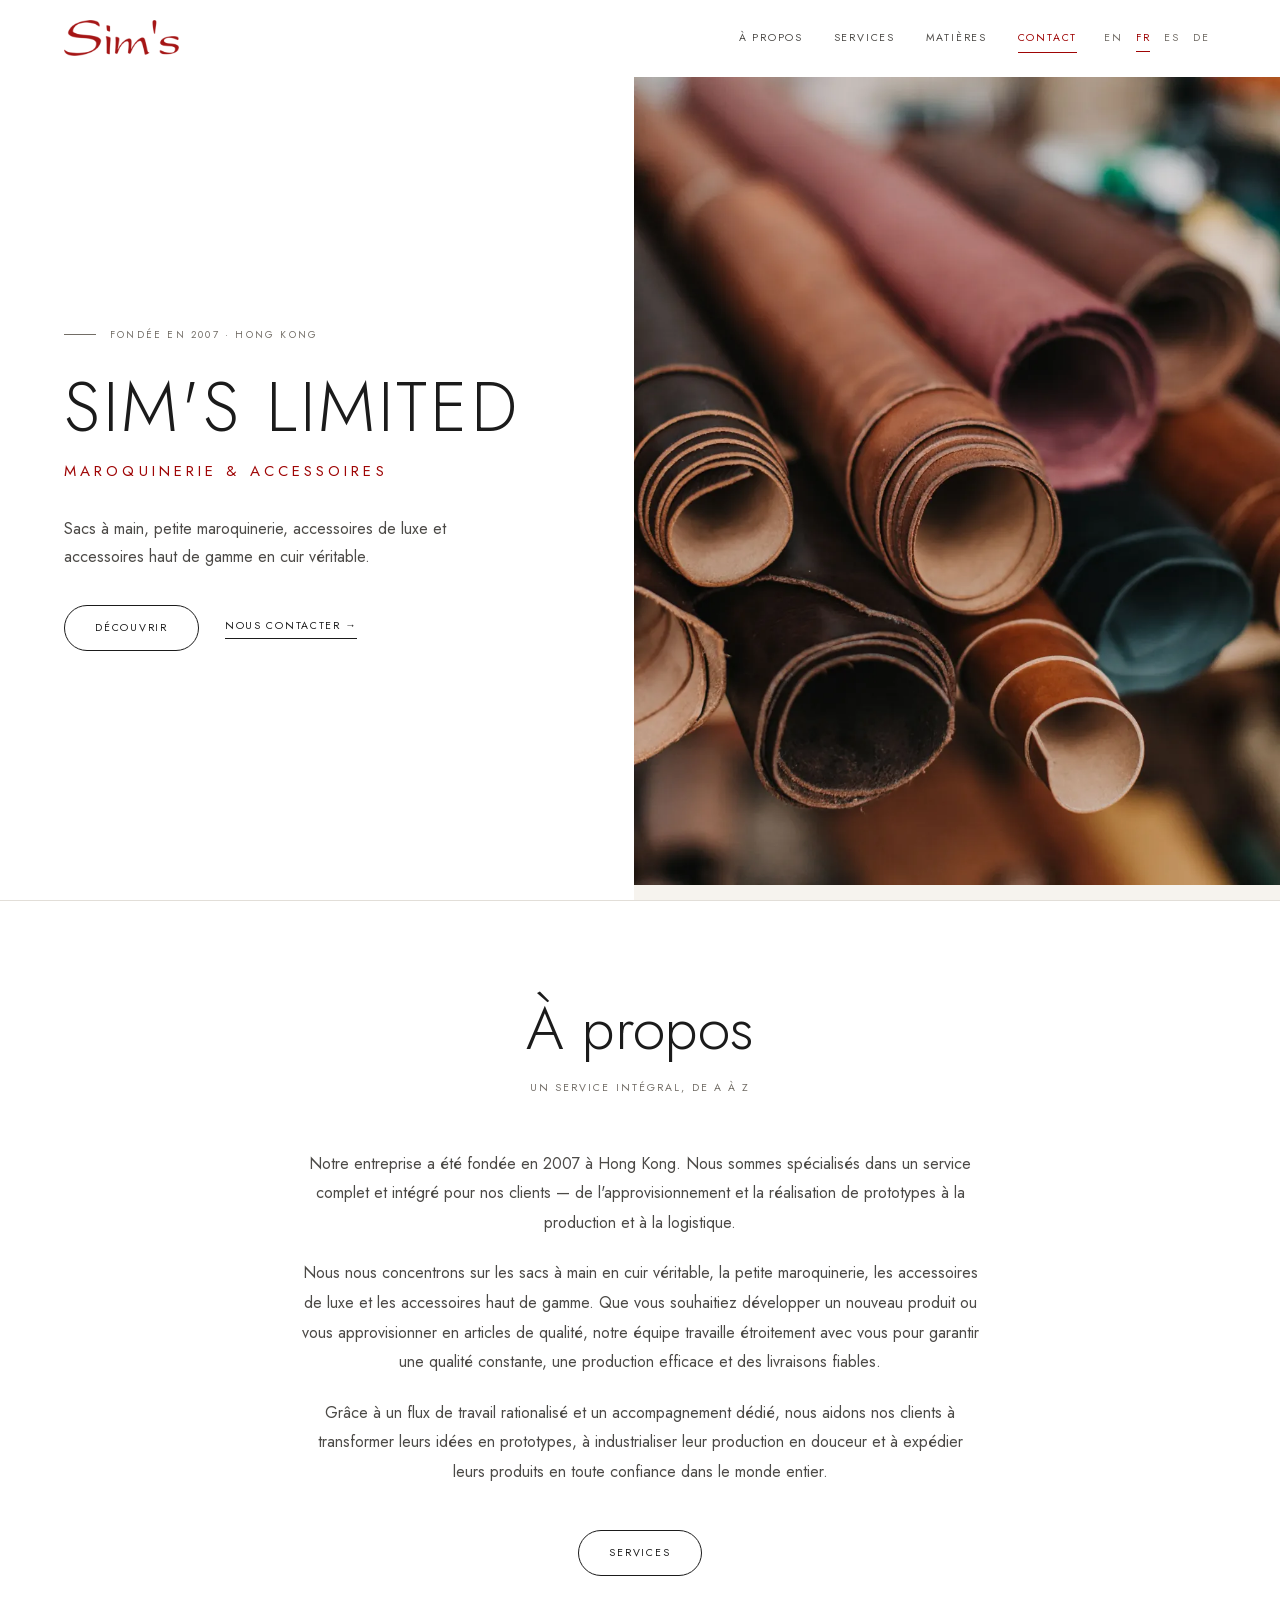
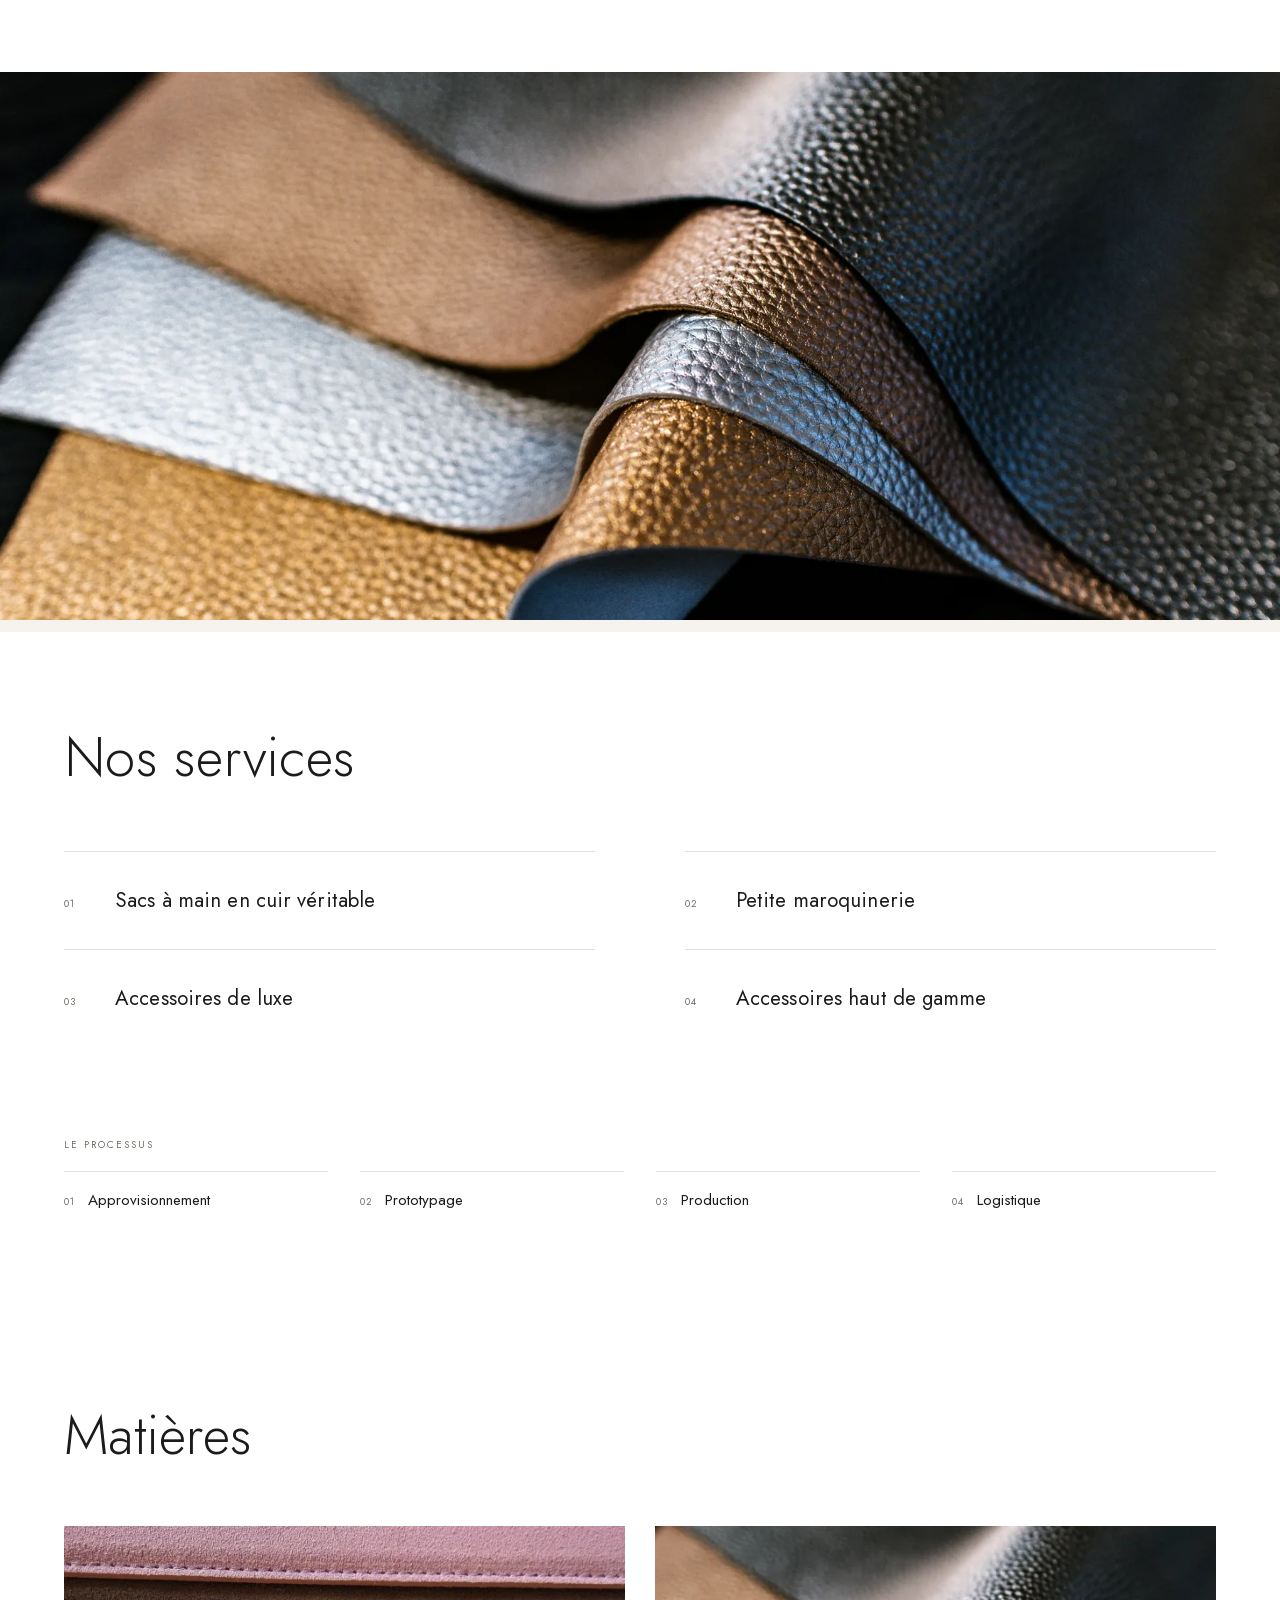
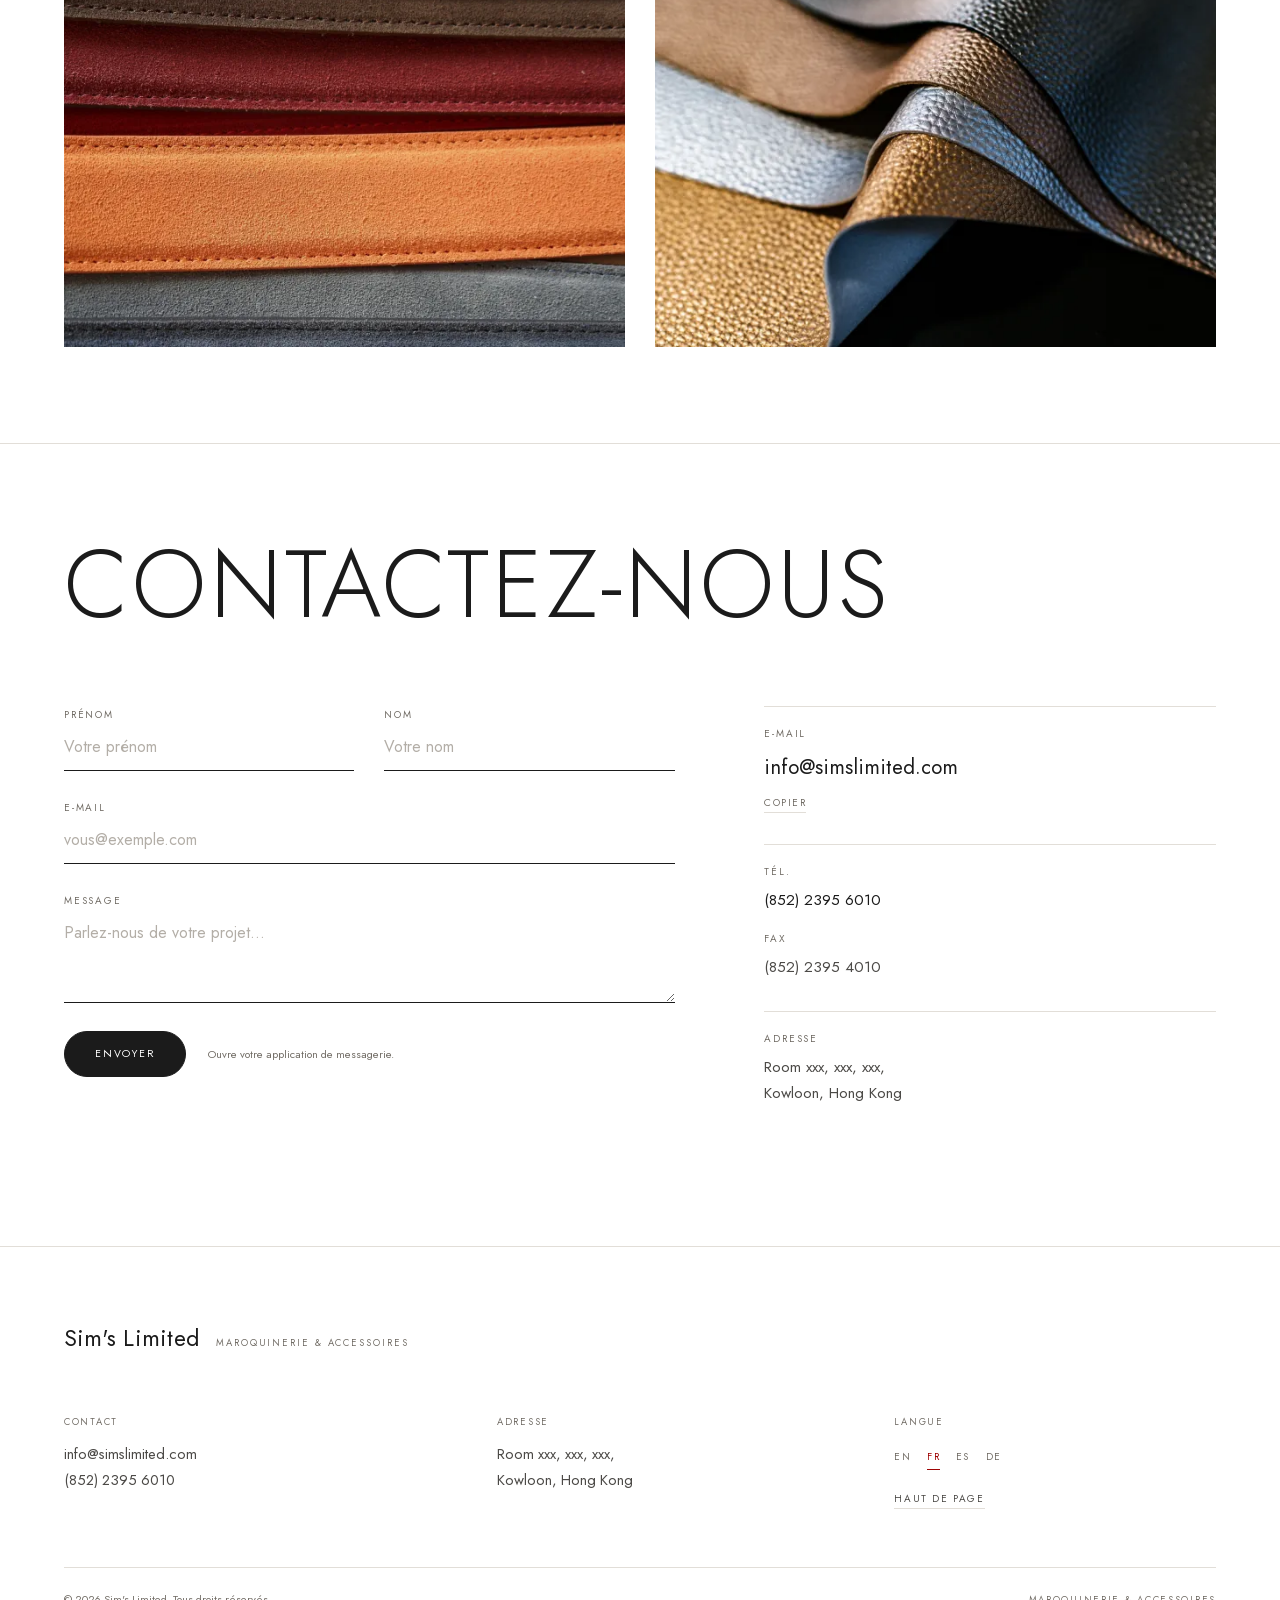
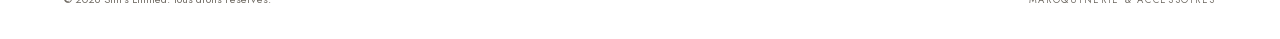
==== fr/index.html @ 34838e66 "Add files via upload" ====
<!DOCTYPE html>
<html lang="fr">
<head>
  <meta charset="utf-8">
  <meta name="viewport" content="width=device-width, initial-scale=1">
  <title>Sim's Limited | Maroquinerie &amp; Accessoires – Hong Kong</title>
  <meta name="description" content="Sim's Limited, entreprise hongkongaise de maroquinerie et d'accessoires depuis 2007 : sourcing, prototypage, production et logistique en un seul service.">
  <link rel="canonical" href="https://simslimited.com/fr/">
    <link rel="alternate" hreflang="en" href="https://simslimited.com/">
    <link rel="alternate" hreflang="fr" href="https://simslimited.com/fr/">
    <link rel="alternate" hreflang="es" href="https://simslimited.com/es/">
    <link rel="alternate" hreflang="de" href="https://simslimited.com/de/">
    <link rel="alternate" hreflang="x-default" href="https://simslimited.com/">
  <meta name="robots" content="index, follow, max-image-preview:large">
  <meta name="theme-color" content="#ffffff">
  <meta name="author" content="Sim's Limited">

  <meta property="og:type" content="website">
  <meta property="og:site_name" content="Sim's Limited">
  <meta property="og:title" content="Sim's Limited | Maroquinerie &amp; Accessoires – Hong Kong">
  <meta property="og:description" content="Sim's Limited, entreprise hongkongaise de maroquinerie et d'accessoires depuis 2007 : sourcing, prototypage, production et logistique en un seul service.">
  <meta property="og:url" content="https://simslimited.com/fr/">
  <meta property="og:image" content="https://simslimited.com/assets/img/og-image.jpg">
  <meta property="og:image:width" content="1200">
  <meta property="og:image:height" content="630">
  <meta property="og:image:alt" content="Sim's Limited — Maroquinerie &amp; Accessoires">
  <meta property="og:locale" content="fr_FR">
    <meta property="og:locale:alternate" content="en_GB">
    <meta property="og:locale:alternate" content="es_ES">
    <meta property="og:locale:alternate" content="de_DE">
  <meta name="twitter:card" content="summary_large_image">
  <meta name="twitter:title" content="Sim's Limited | Maroquinerie &amp; Accessoires – Hong Kong">
  <meta name="twitter:description" content="Sim's Limited, entreprise hongkongaise de maroquinerie et d'accessoires depuis 2007 : sourcing, prototypage, production et logistique en un seul service.">
  <meta name="twitter:image" content="https://simslimited.com/assets/img/og-image.jpg">

  <link rel="icon" href="../assets/img/favicon.ico" sizes="any">
  <link rel="icon" type="image/png" sizes="32x32" href="../assets/img/favicon-32.png">
  <link rel="apple-touch-icon" href="../assets/img/apple-touch-icon.png">

  <link rel="preload" href="../assets/fonts/jost-latin.woff2" as="font" type="font/woff2" crossorigin>
  <link rel="preload" as="image" type="image/webp" href="../assets/img/hero-1024.webp"
    imagesrcset="../assets/img/hero-640.webp 640w, ../assets/img/hero-1024.webp 1024w, ../assets/img/hero-1600.webp 1600w"
    imagesizes="(max-width: 899px) 100vw, 51vw">
  <link rel="stylesheet" href="../assets/css/styles.css">
  <script src="../assets/js/main.js" defer></script>
  <script type="application/ld+json">
{
  "@context": "https://schema.org",
  "@type": "Organization",
  "@id": "https://simslimited.com/#organization",
  "name": "Sim's Limited",
  "alternateName": "Sim's Limited Handbags & Accessories",
  "url": "https://simslimited.com/",
  "logo": "https://simslimited.com/assets/img/logo.png",
  "foundingDate": "2007",
  "foundingLocation": {
    "@type": "Place",
    "name": "Hong Kong"
  },
  "description": "Sim's Limited, entreprise hongkongaise de maroquinerie et d'accessoires depuis 2007 : sourcing, prototypage, production et logistique en un seul service.",
  "slogan": "Handbags & Accessories",
  "email": "info@simslimited.com",
  "telephone": "+852-2395-6010",
  "faxNumber": "+852-2395-4010",
  "address": {
    "@type": "PostalAddress",
    "addressLocality": "Kowloon",
    "addressRegion": "Hong Kong",
    "addressCountry": "HK"
  },
  "contactPoint": [
    {
      "@type": "ContactPoint",
      "contactType": "sales",
      "email": "info@simslimited.com",
      "telephone": "+852-2395-6010",
      "availableLanguage": [
        "English",
        "French",
        "Spanish",
        "German"
      ]
    }
  ],
  "knowsAbout": [
    "Genuine leather handbags",
    "Small leather goods",
    "Luxury accessories",
    "Leather goods sourcing"
  ]
}
  </script>
</head>
<body>
  <!-- FR page — edit the copy directly in this file.
       Other languages: /fr/, /es/, /de/. Keep the section structure in sync. -->
  <a class="skip-link" href="#main">Aller au contenu</a>

  <header class="site-header" id="top">
    <div class="header-inner">
      <a class="brand" href="../" aria-label="Sim's Limited — Maroquinerie &amp; Accessoires">
        <img src="../assets/img/logo.png" width="640" height="205" alt="Sim's Limited — Maroquinerie &amp; Accessoires">
      </a>

      <nav class="nav-desktop" aria-label="Navigation principale">
        <a href="#about">À propos</a>
      <a href="#services">Services</a>
      <a href="#materials">Matières</a>
      <a href="#contact">Contact</a>
      </nav>

      <div class="header-actions">
        <div class="lang-switch lang-switch--header" role="group" aria-label="Langue">
      <a href=".././" hreflang="en" lang="en">EN</a>
      <a href="../fr/" hreflang="fr" lang="fr" aria-current="true">FR</a>
      <a href="../es/" hreflang="es" lang="es">ES</a>
      <a href="../de/" hreflang="de" lang="de">DE</a>
    </div>
        <button class="menu-toggle" type="button" aria-expanded="false" aria-controls="menu-panel">
          <span class="menu-open-label">Menu</span>
          <span class="menu-close-label">Fermer</span>
        </button>
      </div>
    </div>
  </header>

  <noscript>
    <nav class="nav-fallback" aria-label="Navigation principale">
      <a href="#about">À propos</a>
      <a href="#services">Services</a>
      <a href="#materials">Matières</a>
      <a href="#contact">Contact</a>
    </nav>
  </noscript>

  <div class="menu-panel" id="menu-panel" hidden>
    <nav class="menu-nav" aria-label="Navigation principale">
      <a href="#about"><span>À propos</span><span class="menu-num" aria-hidden="true">01</span></a>
      <a href="#services"><span>Services</span><span class="menu-num" aria-hidden="true">02</span></a>
      <a href="#materials"><span>Matières</span><span class="menu-num" aria-hidden="true">03</span></a>
      <a href="#contact"><span>Contact</span><span class="menu-num" aria-hidden="true">04</span></a>
    </nav>
    <div class="menu-foot">
      <p class="menu-label">Langue</p>
      <div class="lang-switch" role="group" aria-label="Langue">
      <a href=".././" hreflang="en" lang="en">EN</a>
      <a href="../fr/" hreflang="fr" lang="fr" aria-current="true">FR</a>
      <a href="../es/" hreflang="es" lang="es">ES</a>
      <a href="../de/" hreflang="de" lang="de">DE</a>
    </div>
    </div>
  </div>

  <main id="main">
    <!-- Hero -->
    <section class="hero" aria-labelledby="hero-title">
      <div class="hero-copy">
        <p class="eyebrow">Fondée en 2007 · Hong Kong</p>
        <h1 id="hero-title" class="hero-title">
          <span class="hero-name">Sim's Limited</span>
          <span class="hero-cat">Maroquinerie &amp; Accessoires</span>
        </h1>
        <p class="hero-lead">Sacs à main, petite maroquinerie, accessoires de luxe et accessoires haut de gamme en cuir véritable.</p>
        <div class="hero-actions">
          <a class="btn" href="#about">Découvrir</a>
          <a class="text-link" href="#contact">Nous contacter <span aria-hidden="true">→</span></a>
        </div>
      </div>
      <figure class="hero-media">
        <picture>
          <source type="image/webp" sizes="(max-width: 899px) 100vw, 51vw"
            srcset="../assets/img/hero-640.webp 640w, ../assets/img/hero-1024.webp 1024w, ../assets/img/hero-1600.webp 1600w">
          <img src="../assets/img/hero-1024.jpg"
            srcset="../assets/img/hero-640.jpg 640w, ../assets/img/hero-1024.jpg 1024w, ../assets/img/hero-1600.jpg 1600w"
            sizes="(max-width: 899px) 100vw, 51vw" width="1600" height="2000"
            alt="Rouleaux de cuir véritable de différentes couleurs" fetchpriority="high" decoding="async">
        </picture>
      </figure>
    </section>

    <!-- About Us -->
    <section class="section about" id="about" aria-labelledby="about-title">
      <div class="container narrow center">
        <h2 id="about-title" class="reveal">À propos</h2>
        <p class="kicker reveal">Un service intégral, de A à Z</p>
        <div class="prose reveal">
          <p>Notre entreprise a été fondée en 2007 à Hong Kong. Nous sommes spécialisés dans un service complet et intégré pour nos clients — de l'approvisionnement et la réalisation de prototypes à la production et à la logistique.</p>
          <p>Nous nous concentrons sur les sacs à main en cuir véritable, la petite maroquinerie, les accessoires de luxe et les accessoires haut de gamme. Que vous souhaitiez développer un nouveau produit ou vous approvisionner en articles de qualité, notre équipe travaille étroitement avec vous pour garantir une qualité constante, une production efficace et des livraisons fiables.</p>
          <p>Grâce à un flux de travail rationalisé et un accompagnement dédié, nous aidons nos clients à transformer leurs idées en prototypes, à industrialiser leur production en douceur et à expédier leurs produits en toute confiance dans le monde entier.</p>
        </div>
        <a class="btn reveal" href="#services">Services</a>
      </div>
    </section>

    <!-- Full-width image -->
    <figure class="band">
      <picture>
        <source type="image/webp" sizes="100vw"
          srcset="../assets/img/band-800.webp 800w, ../assets/img/band-1200.webp 1200w, ../assets/img/band-1800.webp 1800w">
        <img src="../assets/img/band-1200.jpg"
          srcset="../assets/img/band-800.jpg 800w, ../assets/img/band-1200.jpg 1200w, ../assets/img/band-1800.jpg 1800w"
          sizes="100vw" width="1800" height="771" alt="Échantillons de cuir véritable pliés en fauve, noir et bleu" loading="lazy" decoding="async">
      </picture>
    </figure>

    <!-- Services and process -->
    <section class="section services" id="services" aria-labelledby="services-title">
      <div class="container">
        <h2 id="services-title" class="reveal">Nos services</h2>
        <ol class="service-list reveal">
          <li><span class="num" aria-hidden="true">01</span><h3>Sacs à main en cuir véritable</h3></li>
          <li><span class="num" aria-hidden="true">02</span><h3>Petite maroquinerie</h3></li>
          <li><span class="num" aria-hidden="true">03</span><h3>Accessoires de luxe</h3></li>
          <li><span class="num" aria-hidden="true">04</span><h3>Accessoires haut de gamme</h3></li>
        </ol>

        <div class="process reveal">
          <h3 class="sub-heading">Le processus</h3>
          <ol class="process-list">
            <li><span class="num" aria-hidden="true">01</span><span>Approvisionnement</span></li>
            <li><span class="num" aria-hidden="true">02</span><span>Prototypage</span></li>
            <li><span class="num" aria-hidden="true">03</span><span>Production</span></li>
            <li><span class="num" aria-hidden="true">04</span><span>Logistique</span></li>
          </ol>
        </div>
      </div>
    </section>

    <!-- Materials -->
    <section class="section materials" id="materials" aria-labelledby="materials-title">
      <div class="container">
        <h2 id="materials-title" class="reveal">Matières</h2>
        <div class="materials-grid">
          <figure class="reveal">
            <picture>
              <source type="image/webp" sizes="(max-width: 699px) 100vw, 46vw"
                srcset="../assets/img/grid-a-640.webp 640w, ../assets/img/grid-a-800.webp 800w, ../assets/img/grid-a-1200.webp 1200w">
              <img src="../assets/img/grid-a-800.jpg"
                srcset="../assets/img/grid-a-640.jpg 640w, ../assets/img/grid-a-800.jpg 800w, ../assets/img/grid-a-1200.jpg 1200w"
                sizes="(max-width: 699px) 100vw, 46vw" width="1200" height="900"
                alt="Couches de daim rose, rouge, orange et gris" loading="lazy" decoding="async">
            </picture>
          </figure>
          <figure class="reveal">
            <picture>
              <source type="image/webp" sizes="(max-width: 699px) 100vw, 46vw"
                srcset="../assets/img/grid-b-640.webp 640w, ../assets/img/grid-b-800.webp 800w, ../assets/img/grid-b-1200.webp 1200w">
              <img src="../assets/img/grid-b-800.jpg"
                srcset="../assets/img/grid-b-640.jpg 640w, ../assets/img/grid-b-800.jpg 800w, ../assets/img/grid-b-1200.jpg 1200w"
                sizes="(max-width: 699px) 100vw, 46vw" width="1200" height="900"
                alt="Gros plan sur des échantillons de cuir texturé" loading="lazy" decoding="async">
            </picture>
          </figure>
        </div>
      </div>
    </section>

    <!-- Contact Us -->
    <section class="section contact" id="contact" aria-labelledby="contact-title">
      <div class="container">
        <h2 id="contact-title" class="contact-title reveal">Contactez-nous</h2>

        <div class="contact-grid">
          <div class="reveal">
            <form class="enquiry" id="enquiry" data-mailto="mailto:info@simslimited.com" data-subject="Demande via le site web">
              <div class="field-row">
                <div class="field">
                  <label for="first-name">Prénom</label>
                  <input id="first-name" name="first" type="text" autocomplete="given-name" placeholder="Votre prénom">
                </div>
                <div class="field">
                  <label for="last-name">Nom</label>
                  <input id="last-name" name="last" type="text" autocomplete="family-name" placeholder="Votre nom">
                </div>
              </div>
              <div class="field">
                <label for="email">E-mail</label>
                <input id="email" name="email" type="email" autocomplete="email" inputmode="email" placeholder="vous@exemple.com">
              </div>
              <div class="field">
                <label for="message">Message</label>
                <textarea id="message" name="message" rows="3" placeholder="Parlez-nous de votre projet…"></textarea>
              </div>
              <div class="form-footer">
                <a class="btn btn--solid" id="send-mail" href="mailto:info@simslimited.com?subject=Demande%20via%20le%20site%20web">Envoyer</a>
                <p class="form-note">Ouvre votre application de messagerie.</p>
              </div>
            </form>
          </div>

          <aside class="contact-details reveal">
            <div class="detail">
              <h3>E-mail</h3>
              <p class="contact-email">
                <a href="mailto:info@simslimited.com">info@simslimited.com</a>
              </p>
              <button class="copy-btn" type="button" data-copy="info@simslimited.com" data-copied-label="Copié">Copier</button>
            </div>
            <div class="detail">
              <h3>Tél.</h3>
              <p><a href="tel:+85223956010">(852) 2395 6010</a></p>
              <h3 class="detail-sub">Fax</h3>
              <p>(852) 2395 4010</p>
            </div>
            <div class="detail">
              <h3>Adresse</h3>
              <address>Room xxx, xxx, xxx,<br>Kowloon, Hong Kong</address>
            </div>
            <p class="copy-status" id="copy-status" role="status" aria-live="polite"></p>
          </aside>
        </div>
      </div>
    </section>
  </main>

  <footer class="site-footer">
    <div class="container">
      <div class="footer-brand">
        <span class="footer-name">Sim's Limited</span>
        <span class="footer-tag">Maroquinerie &amp; Accessoires</span>
      </div>

      <div class="footer-grid">
        <div>
          <h3>Contact</h3>
          <p><a href="mailto:info@simslimited.com">info@simslimited.com</a></p>
          <p><a href="tel:+85223956010">(852) 2395 6010</a></p>
        </div>
        <div>
          <h3>Adresse</h3>
          <address>Room xxx, xxx, xxx,<br>Kowloon, Hong Kong</address>
        </div>
        <div>
          <h3>Langue</h3>
          <div class="lang-switch lang-switch--footer" role="group" aria-label="Langue">
      <a href=".././" hreflang="en" lang="en">EN</a>
      <a href="../fr/" hreflang="fr" lang="fr" aria-current="true">FR</a>
      <a href="../es/" hreflang="es" lang="es">ES</a>
      <a href="../de/" hreflang="de" lang="de">DE</a>
    </div>
          <p class="back-top"><a href="#top">Haut de page</a></p>
        </div>
      </div>

      <div class="footer-bottom">
        <p>© 2026 Sim's Limited. Tous droits réservés.</p>
        <p class="footer-legal">Maroquinerie &amp; Accessoires</p>
      </div>
    </div>
  </footer>
</body>
</html>
---- assets/css/styles.css ----
@font-face {
  font-family: "Jost";
  src: url("../fonts/jost-latin.woff2") format("woff2");
  font-weight: 300 600;
  font-style: normal;
  font-display: swap;
}

:root {
  --paper: #ffffff;
  --sand: #f6f3ee;
  --ink: #1b1b1b;
  --body: #4c4a47;
  --muted: #726d66;
  --line: #e2ded8;
  --red: #9f0505;
  --header-h: 64px;
  --gutter: clamp(20px, 5vw, 72px);
  --ease: cubic-bezier(0.22, 0.61, 0.36, 1);
}

@media (min-width: 900px) {
  :root {
    --header-h: 76px;
  }
}

*,
*::before,
*::after {
  box-sizing: border-box;
}

html {
  scroll-behavior: smooth;
  -webkit-text-size-adjust: 100%;
}

body {
  margin: 0;
  background: var(--paper);
  color: var(--ink);
  font-family: "Jost", "Futura", "Century Gothic", "Helvetica Neue", Arial, sans-serif;
  font-size: 16px;
  font-weight: 400;
  line-height: 1.7;
  -webkit-font-smoothing: antialiased;
  text-rendering: optimizeLegibility;
}

input,
textarea,
button,
select {
  font-family: inherit;
}

img,
picture {
  display: block;
  max-width: 100%;
}

img {
  height: auto;
}

h1,
h2,
h3,
p,
figure,
ol {
  margin: 0;
}

ol {
  padding: 0;
  list-style: none;
}

a {
  color: inherit;
  text-decoration: none;
}

address {
  font-style: normal;
}

button {
  color: inherit;
}

::selection {
  background: var(--red);
  color: #fff;
}

:focus-visible {
  outline: 2px solid var(--red);
  outline-offset: 3px;
}

.skip-link {
  position: absolute;
  top: 12px;
  left: 12px;
  z-index: 200;
  padding: 10px 18px;
  background: var(--ink);
  color: #fff;
  font-size: 11px;
  letter-spacing: 0.14em;
  text-transform: uppercase;
  transform: translateY(-160%);
  transition: transform 0.2s var(--ease);
}

.skip-link:focus {
  transform: translateY(0);
}

.visually-hidden {
  position: absolute !important;
  width: 1px;
  height: 1px;
  padding: 0;
  margin: -1px;
  overflow: hidden;
  clip: rect(0 0 0 0);
  white-space: nowrap;
  border: 0;
}

.container {
  width: 100%;
  max-width: 1320px;
  margin-inline: auto;
  padding-inline: var(--gutter);
}

.narrow {
  max-width: 860px;
}

.center {
  text-align: center;
}

.section {
  padding-block: clamp(64px, 7.5vw, 108px);
}

h2 {
  font-size: clamp(2rem, 4.4vw, 3.4rem);
  font-weight: 300;
  line-height: 1.08;
  letter-spacing: 0.005em;
}

.kicker {
  margin-top: 18px;
  color: var(--muted);
  font-size: 10.5px;
  font-weight: 400;
  letter-spacing: 0.2em;
  text-transform: uppercase;
}

/* ---------- header ---------- */

.site-header {
  position: sticky;
  top: 0;
  z-index: 60;
  background: rgba(255, 255, 255, 0.86);
  -webkit-backdrop-filter: saturate(1.3) blur(14px);
  backdrop-filter: saturate(1.3) blur(14px);
  border-bottom: 1px solid transparent;
  transition: border-color 0.3s var(--ease), background-color 0.3s var(--ease);
}

.site-header.is-scrolled {
  background: rgba(255, 255, 255, 0.97);
  border-bottom-color: var(--line);
}

.header-inner {
  display: flex;
  align-items: center;
  justify-content: space-between;
  gap: 20px;
  height: var(--header-h);
  padding-inline: var(--gutter);
}

.brand {
  display: block;
  flex: none;
  line-height: 0;
}

.brand img {
  width: clamp(88px, 9vw, 122px);
  height: auto;
}

.nav-desktop {
  display: none;
}

.header-actions {
  display: flex;
  align-items: center;
  gap: 18px;
}

.lang-switch {
  display: flex;
  align-items: center;
  gap: 0;
}

.lang-switch a {
  position: relative;
  padding: 6px 7px;
  color: var(--muted);
  font-size: 10.5px;
  letter-spacing: 0.14em;
  text-transform: uppercase;
  transition: color 0.2s var(--ease);
}

.lang-switch a:hover {
  color: var(--ink);
}

.lang-switch a[aria-current="true"] {
  color: var(--red);
}

.lang-switch a[aria-current="true"]::after {
  content: "";
  position: absolute;
  left: 7px;
  right: 7px;
  bottom: 1px;
  height: 1px;
  background: var(--red);
}

.lang-switch--header {
  display: none;
}

.menu-toggle {
  display: inline-flex;
  align-items: center;
  padding: 8px 18px;
  border: 1px solid var(--ink);
  border-radius: 999px;
  background: transparent;
  font-size: 10.5px;
  letter-spacing: 0.16em;
  text-transform: uppercase;
  cursor: pointer;
  transition: background-color 0.25s var(--ease), color 0.25s var(--ease);
}

.menu-toggle:hover {
  background: var(--ink);
  color: #fff;
}

.menu-close-label {
  display: none;
}

.menu-toggle.is-open .menu-open-label {
  display: none;
}

.menu-toggle.is-open .menu-close-label {
  display: inline;
}

@media (min-width: 900px) {
  .nav-desktop {
    display: flex;
    align-items: center;
    gap: clamp(18px, 2.4vw, 38px);
    margin-left: auto;
  }

  .nav-desktop a {
    position: relative;
    padding: 4px 0;
    font-size: 10.5px;
    letter-spacing: 0.17em;
    text-transform: uppercase;
    color: var(--body);
    transition: color 0.2s var(--ease);
  }

  .nav-desktop a::after {
    content: "";
    position: absolute;
    left: 0;
    right: 0;
    bottom: -2px;
    height: 1px;
    background: currentColor;
    transform: scaleX(0);
    transform-origin: left;
    transition: transform 0.3s var(--ease);
  }

  .nav-desktop a:hover,
  .nav-desktop a.is-active {
    color: var(--red);
  }

  .nav-desktop a:hover::after,
  .nav-desktop a.is-active::after {
    transform: scaleX(1);
  }

  .lang-switch--header {
    display: flex;
  }

  .menu-toggle {
    display: none;
  }
}

/* ---------- mobile menu ---------- */

.nav-fallback {
  display: flex;
  flex-wrap: wrap;
  gap: 10px 22px;
  padding: 12px var(--gutter);
  border-bottom: 1px solid var(--line);
  font-size: 10.5px;
  letter-spacing: 0.16em;
  text-transform: uppercase;
}

@media (min-width: 900px) {
  .nav-fallback {
    display: none;
  }
}

.menu-panel {
  position: fixed;
  inset: 0;
  z-index: 50;
  display: flex;
  flex-direction: column;
  justify-content: space-between;
  padding: calc(var(--header-h) + 28px) var(--gutter) 40px;
  overflow-y: auto;
  background: var(--paper);
  animation: panel-in 0.28s var(--ease);
}

.menu-panel[hidden] {
  display: none;
}

@keyframes panel-in {
  from {
    opacity: 0;
  }
  to {
    opacity: 1;
  }
}

html.menu-open,
html.menu-open body {
  overflow: hidden;
}

.menu-nav a {
  display: flex;
  align-items: baseline;
  justify-content: space-between;
  gap: 20px;
  padding: clamp(14px, 2.1vh, 22px) 0;
  border-bottom: 1px solid var(--line);
  font-size: clamp(1.9rem, 8vw, 2.9rem);
  font-weight: 300;
  line-height: 1.15;
}

.menu-nav a:first-child {
  border-top: 1px solid var(--line);
}

.menu-num {
  color: var(--muted);
  font-size: 10px;
  letter-spacing: 0.14em;
}

.menu-foot {
  margin-top: clamp(36px, 8vh, 72px);
  padding-top: 22px;
  border-top: 1px solid var(--line);
}

.menu-label {
  margin-bottom: 10px;
  color: var(--muted);
  font-size: 10px;
  letter-spacing: 0.2em;
  text-transform: uppercase;
}

.menu-foot .lang-switch a {
  padding-inline: 0;
  margin-right: 20px;
  font-size: 12px;
}

.menu-foot .lang-switch a[aria-current="true"]::after {
  left: 0;
  right: 0;
}

/* ---------- hero ---------- */

.hero {
  display: grid;
  grid-template-columns: 1fr;
  border-bottom: 1px solid var(--line);
}

.hero-copy {
  display: flex;
  flex-direction: column;
  justify-content: center;
  gap: clamp(20px, 3vw, 30px);
  padding: clamp(48px, 9vw, 90px) var(--gutter) clamp(40px, 7vw, 64px);
}

.eyebrow {
  display: flex;
  align-items: center;
  gap: 14px;
  color: var(--muted);
  font-size: 10px;
  letter-spacing: 0.22em;
  text-transform: uppercase;
}

.eyebrow::before {
  content: "";
  width: 32px;
  height: 1px;
  background: var(--muted);
}

.hero-title {
  margin: 0;
}

.hero-name {
  display: block;
  font-size: clamp(2.15rem, 6vw, 4.35rem);
  font-weight: 300;
  line-height: 0.98;
  letter-spacing: 0.045em;
  text-transform: uppercase;
}

.hero-cat {
  display: block;
  margin-top: clamp(10px, 1.4vw, 18px);
  color: var(--red);
  font-size: clamp(0.7rem, 1.5vw, 0.95rem);
  font-weight: 400;
  letter-spacing: 0.27em;
  text-transform: uppercase;
}

.hero-lead {
  max-width: 44ch;
  color: var(--body);
  font-size: clamp(1rem, 1.2vw, 1.1rem);
  line-height: 1.75;
}

.hero-actions {
  display: flex;
  flex-wrap: wrap;
  align-items: center;
  gap: 16px 26px;
  margin-top: 4px;
}

.btn {
  display: inline-flex;
  align-items: center;
  justify-content: center;
  gap: 0.6em;
  padding: 13px 30px;
  border: 1px solid var(--ink);
  border-radius: 999px;
  background: transparent;
  color: var(--ink);
  font-size: 10.5px;
  letter-spacing: 0.17em;
  text-transform: uppercase;
  white-space: nowrap;
  cursor: pointer;
  transition: background-color 0.28s var(--ease), color 0.28s var(--ease),
    border-color 0.28s var(--ease);
}

.btn:hover {
  background: var(--ink);
  color: #fff;
}

.btn--solid {
  background: var(--ink);
  color: #fff;
}

.btn--solid:hover {
  background: var(--red);
  border-color: var(--red);
  color: #fff;
}

.text-link {
  padding-bottom: 3px;
  border-bottom: 1px solid currentColor;
  color: var(--ink);
  font-size: 10.5px;
  letter-spacing: 0.16em;
  text-transform: uppercase;
  transition: color 0.2s var(--ease);
}

.text-link:hover {
  color: var(--red);
}

.hero-media {
  position: relative;
  min-height: clamp(320px, 50vh, 520px);
  overflow: hidden;
  background: var(--sand);
}

.hero-media img {
  width: 100%;
  height: 100%;
  object-fit: cover;
  object-position: center;
}

@media (min-width: 900px) {
  .hero {
    grid-template-columns: 1fr 1.02fr;
    min-height: min(860px, calc(100vh - var(--header-h)));
    min-height: min(860px, calc(100svh - var(--header-h)));
  }

  .hero-copy {
    max-width: 760px;
    padding: clamp(60px, 7vw, 112px) clamp(36px, 5vw, 84px) clamp(60px, 7vw, 112px)
      var(--gutter);
  }

  .hero-media {
    min-height: 100%;
  }
}

/* ---------- about ---------- */

.about h2 {
  font-size: clamp(2.2rem, 5vw, 3.7rem);
}

.prose {
  margin-top: clamp(32px, 5vw, 52px);
}

.prose p {
  max-width: 68ch;
  margin: 0 auto 1.3em;
  color: var(--body);
  font-size: clamp(1rem, 1.1vw, 1.0625rem);
  line-height: 1.85;
}

.prose p:last-child {
  margin-bottom: 0;
}

.about .btn {
  margin-top: clamp(30px, 4vw, 44px);
}

/* ---------- full-bleed band ---------- */

.band {
  position: relative;
  height: clamp(230px, 44vw, 560px);
  overflow: hidden;
  background: var(--sand);
}

.band img {
  width: 100%;
  height: 100%;
  object-fit: cover;
}

/* ---------- services ---------- */

.service-list {
  display: grid;
  grid-template-columns: 1fr;
  gap: 0 clamp(32px, 7vw, 120px);
  margin-top: clamp(36px, 5vw, 64px);
}

.service-list li {
  display: grid;
  grid-template-columns: 3.2em 1fr;
  align-items: baseline;
  padding-block: clamp(22px, 2.8vw, 34px);
  border-top: 1px solid var(--line);
}

.num {
  color: var(--muted);
  font-size: 10px;
  letter-spacing: 0.14em;
}

.service-list h3 {
  font-size: clamp(1.02rem, 1.6vw, 1.32rem);
  font-weight: 400;
  line-height: 1.4;
  letter-spacing: 0.005em;
}

.process {
  margin-top: clamp(52px, 7vw, 92px);
}

.sub-heading {
  margin-bottom: 18px;
  color: var(--muted);
  font-size: 10px;
  font-weight: 400;
  letter-spacing: 0.2em;
  text-transform: uppercase;
}

.process-list {
  display: grid;
  grid-template-columns: repeat(2, 1fr);
  gap: clamp(18px, 3vw, 32px);
}

.process-list li {
  display: flex;
  align-items: baseline;
  gap: 12px;
  padding-top: 16px;
  border-top: 1px solid var(--line);
  font-size: 0.95rem;
}

@media (min-width: 760px) {
  .service-list {
    grid-template-columns: repeat(2, 1fr);
  }

  .process-list {
    grid-template-columns: repeat(4, 1fr);
  }
}

/* ---------- materials ---------- */

.materials-grid {
  display: grid;
  grid-template-columns: 1fr;
  gap: clamp(14px, 2.4vw, 30px);
  margin-top: clamp(36px, 5vw, 62px);
}

.materials-grid figure {
  overflow: hidden;
  background: var(--sand);
}

.materials-grid img {
  width: 100%;
  aspect-ratio: 4 / 3;
  object-fit: cover;
  transition: transform 0.9s var(--ease);
}

@media (hover: hover) and (min-width: 700px) {
  .materials-grid figure:hover img {
    transform: scale(1.035);
  }
}

@media (min-width: 700px) {
  .materials-grid {
    grid-template-columns: repeat(2, 1fr);
  }
}

/* ---------- contact ---------- */

.contact {
  border-top: 1px solid var(--line);
}

.contact-title {
  margin-bottom: clamp(40px, 6vw, 76px);
  font-size: clamp(2.5rem, 7.4vw, 6.2rem);
  font-weight: 300;
  line-height: 0.95;
  letter-spacing: 0.035em;
  text-transform: uppercase;
}

.contact-grid {
  display: grid;
  grid-template-columns: 1fr;
  gap: clamp(44px, 7vw, 96px);
}

.field-row {
  display: grid;
  grid-template-columns: 1fr 1fr;
  gap: clamp(18px, 3vw, 30px);
}

.field {
  display: flex;
  flex-direction: column;
  margin-bottom: clamp(20px, 2.6vw, 28px);
}

.field label {
  margin-bottom: 2px;
  color: var(--muted);
  font-size: 10px;
  letter-spacing: 0.18em;
  text-transform: uppercase;
}

.field input,
.field textarea {
  width: 100%;
  padding: 10px 0 12px;
  border: 0;
  border-bottom: 1px solid var(--ink);
  border-radius: 0;
  background: transparent;
  color: var(--ink);
  font-size: 1rem;
  transition: border-color 0.2s var(--ease), box-shadow 0.2s var(--ease);
}

.field textarea {
  min-height: 92px;
  resize: vertical;
}

.field input::placeholder,
.field textarea::placeholder {
  color: #b3aea7;
}

.field input:focus,
.field textarea:focus {
  outline: none;
  border-bottom-color: var(--red);
  box-shadow: 0 1px 0 0 var(--red);
}

.form-footer {
  display: flex;
  flex-wrap: wrap;
  align-items: center;
  gap: 14px 22px;
  margin-top: 8px;
}

.form-note {
  max-width: 220px;
  color: var(--muted);
  font-size: 11px;
  line-height: 1.5;
}

.contact-details {
  display: flex;
  flex-direction: column;
  gap: clamp(22px, 3vw, 30px);
}

.detail {
  padding-top: 18px;
  border-top: 1px solid var(--line);
}

.detail h3 {
  margin-bottom: 8px;
  color: var(--muted);
  font-size: 10px;
  font-weight: 400;
  letter-spacing: 0.18em;
  text-transform: uppercase;
}

.detail p,
.detail address {
  color: var(--body);
  font-size: 0.95rem;
  line-height: 1.7;
}

.detail a {
  color: var(--ink);
  transition: color 0.2s var(--ease);
}

.detail a:hover {
  color: var(--red);
}

.detail .contact-email a {
  font-size: clamp(1.02rem, 1.7vw, 1.28rem);
  overflow-wrap: anywhere;
}

.detail-sub {
  margin-top: 16px;
}

.copy-btn {
  margin-top: 10px;
  padding: 0 0 2px;
  border: 0;
  border-bottom: 1px solid var(--line);
  background: none;
  color: var(--muted);
  font-size: 10px;
  letter-spacing: 0.15em;
  text-transform: uppercase;
  cursor: pointer;
  transition: color 0.2s var(--ease), border-color 0.2s var(--ease);
}

.copy-btn:hover {
  color: var(--red);
  border-bottom-color: var(--red);
}

.copy-status {
  min-height: 1.2em;
  color: var(--red);
  font-size: 11px;
  letter-spacing: 0.08em;
}

@media (min-width: 900px) {
  .contact-grid {
    grid-template-columns: minmax(0, 1.15fr) minmax(0, 0.85fr);
    align-items: start;
  }
}

/* ---------- footer ---------- */

.site-footer {
  padding-block: clamp(46px, 6vw, 72px) 30px;
  border-top: 1px solid var(--line);
}

.footer-brand {
  display: flex;
  flex-wrap: wrap;
  align-items: baseline;
  gap: 8px 16px;
}

.footer-name {
  font-size: clamp(1.15rem, 2vw, 1.45rem);
  font-weight: 400;
  letter-spacing: 0.01em;
}

.footer-tag {
  color: var(--muted);
  font-size: 9.5px;
  letter-spacing: 0.2em;
  text-transform: uppercase;
}

.footer-grid {
  display: grid;
  grid-template-columns: 1fr;
  gap: 30px;
  margin-block: clamp(34px, 5vw, 56px);
}

.footer-grid h3 {
  margin-bottom: 12px;
  color: var(--muted);
  font-size: 9.5px;
  font-weight: 400;
  letter-spacing: 0.18em;
  text-transform: uppercase;
}

.footer-grid p,
.footer-grid address {
  color: var(--body);
  font-size: 0.92rem;
  line-height: 1.75;
}

.footer-grid a {
  transition: color 0.2s var(--ease);
}

.footer-grid a:hover {
  color: var(--red);
}

.lang-switch--footer {
  flex-wrap: wrap;
  margin-bottom: 14px;
}

.lang-switch--footer a {
  padding-inline: 0;
  margin-right: 16px;
  font-size: 10px;
}

.lang-switch--footer a[aria-current="true"]::after {
  left: 0;
  right: 0;
}

.back-top {
  margin-top: 4px;
}

.back-top a {
  padding-bottom: 2px;
  border-bottom: 1px solid var(--line);
  font-size: 10px;
  letter-spacing: 0.16em;
  text-transform: uppercase;
}

.footer-bottom {
  display: flex;
  flex-wrap: wrap;
  align-items: baseline;
  justify-content: space-between;
  gap: 10px 24px;
  padding-top: 22px;
  border-top: 1px solid var(--line);
  color: var(--muted);
  font-size: 11px;
}

.footer-legal {
  font-size: 9.5px;
  letter-spacing: 0.18em;
  text-transform: uppercase;
}

@media (min-width: 760px) {
  .footer-grid {
    grid-template-columns: 1.1fr 1fr 0.9fr;
    gap: 40px;
  }
}

/* ---------- reveal ---------- */

.js [data-reveal] {
  opacity: 0;
  transform: translateY(18px);
}

.js [data-reveal].is-visible {
  opacity: 1;
  transform: none;
  transition: opacity 0.9s var(--ease), transform 0.9s var(--ease);
}

@media (prefers-reduced-motion: reduce) {
  html {
    scroll-behavior: auto;
  }

  .js [data-reveal] {
    opacity: 1;
    transform: none;
  }

  *,
  *::before,
  *::after {
    animation-duration: 0.01ms !important;
    animation-iteration-count: 1 !important;
    transition-duration: 0.01ms !important;
  }
}

section[id] {
  scroll-margin-top: calc(var(--header-h) + 18px);
}

/* ---------- print ---------- */

@media print {
  .site-header,
  .menu-panel,
  .band,
  .hero-media {
    display: none !important;
  }

  .hero {
    min-height: 0;
  }

  .js [data-reveal] {
    opacity: 1;
    transform: none;
  }
}
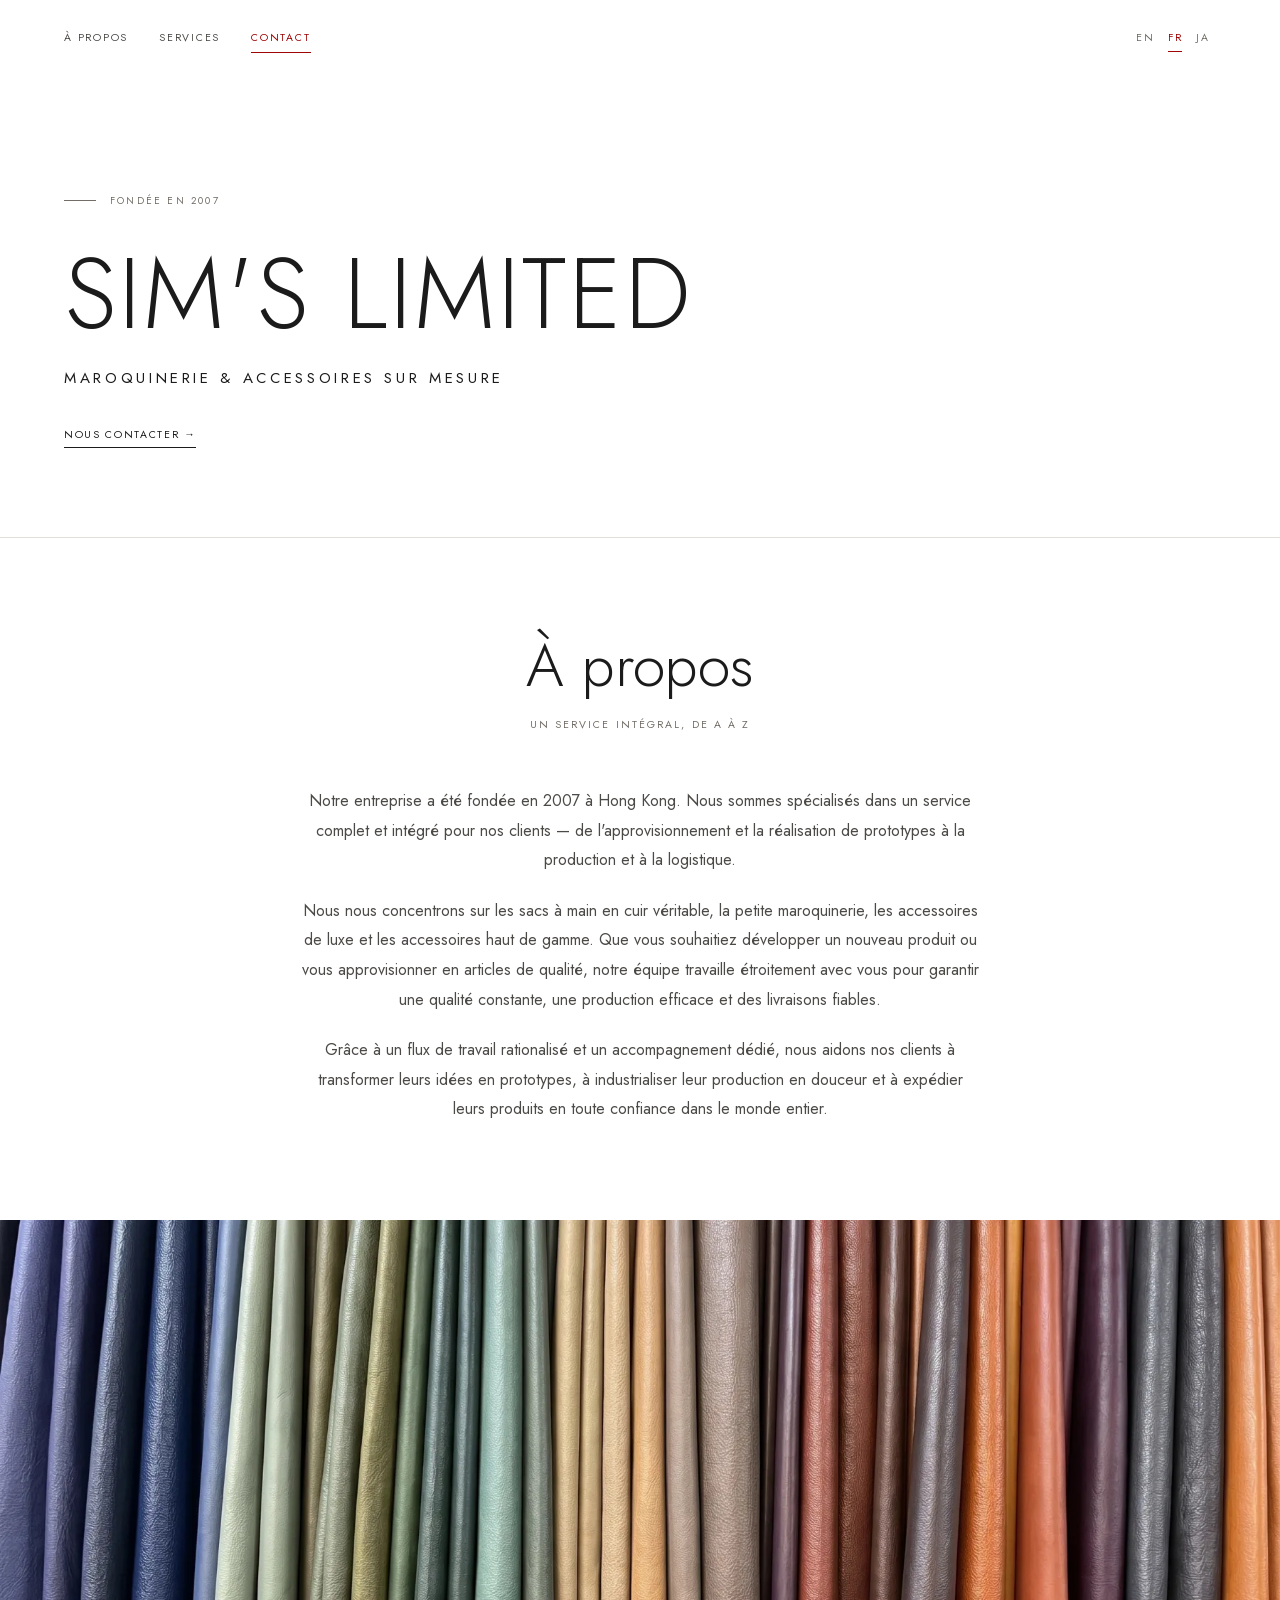
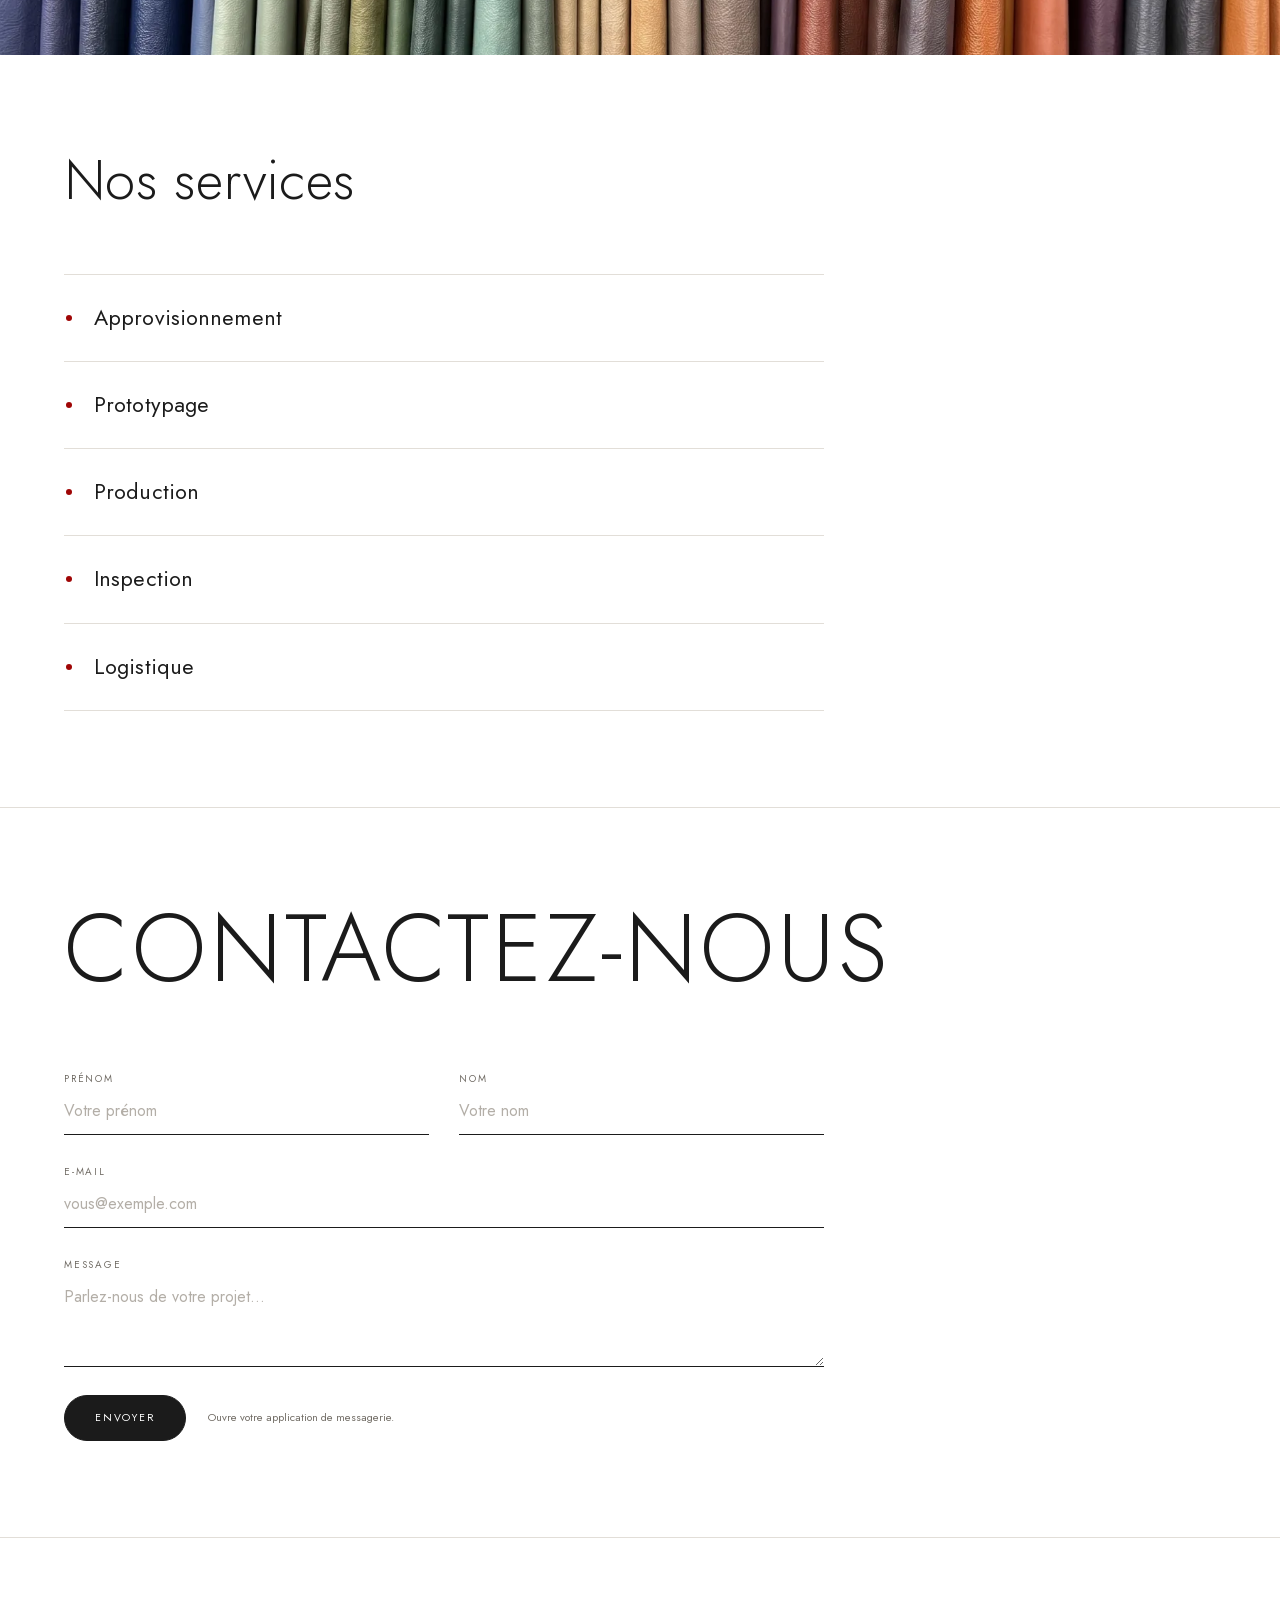
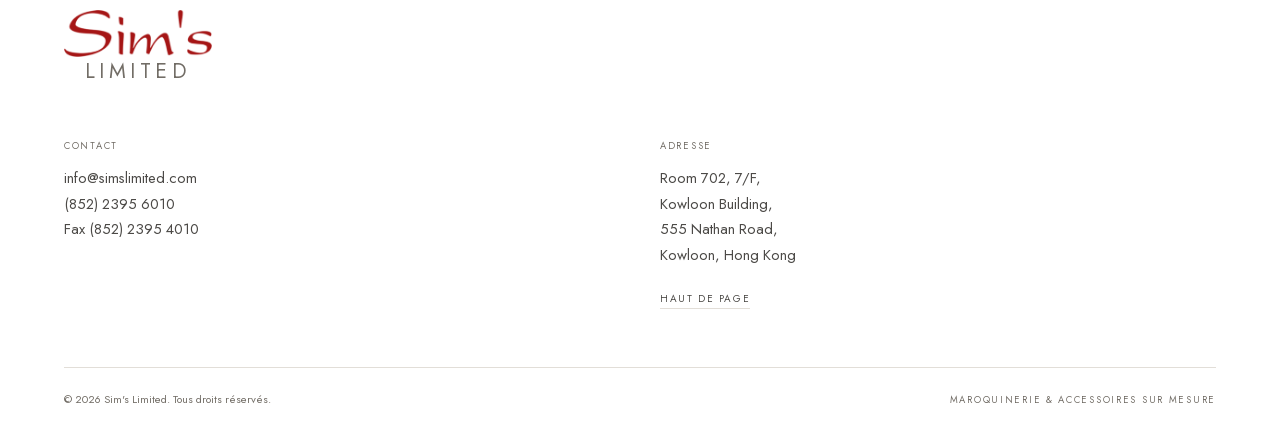
==== commit 8cf0f66f: "Add files via upload" ====
--- a/fr/index.html
+++ b/fr/index.html
@@ -3,13 +3,12 @@
 <head>
   <meta charset="utf-8">
   <meta name="viewport" content="width=device-width, initial-scale=1">
-  <title>Sim's Limited | Maroquinerie &amp; Accessoires – Hong Kong</title>
-  <meta name="description" content="Sim's Limited, entreprise hongkongaise de maroquinerie et d'accessoires depuis 2007 : sourcing, prototypage, production et logistique en un seul service.">
+  <title>Sim's Limited | Maroquinerie &amp; Accessoires sur mesure – Hong Kong</title>
+  <meta name="description" content="Sim's Limited, à Hong Kong, conçoit des sacs et accessoires sur mesure depuis 2007 : sourcing, prototypage, production, inspection et logistique intégrés.">
   <link rel="canonical" href="https://simslimited.com/fr/">
     <link rel="alternate" hreflang="en" href="https://simslimited.com/">
     <link rel="alternate" hreflang="fr" href="https://simslimited.com/fr/">
-    <link rel="alternate" hreflang="es" href="https://simslimited.com/es/">
-    <link rel="alternate" hreflang="de" href="https://simslimited.com/de/">
+    <link rel="alternate" hreflang="ja" href="https://simslimited.com/ja/">
     <link rel="alternate" hreflang="x-default" href="https://simslimited.com/">
   <meta name="robots" content="index, follow, max-image-preview:large">
   <meta name="theme-color" content="#ffffff">
@@ -17,8 +16,8 @@
 
   <meta property="og:type" content="website">
   <meta property="og:site_name" content="Sim's Limited">
-  <meta property="og:title" content="Sim's Limited | Maroquinerie &amp; Accessoires – Hong Kong">
-  <meta property="og:description" content="Sim's Limited, entreprise hongkongaise de maroquinerie et d'accessoires depuis 2007 : sourcing, prototypage, production et logistique en un seul service.">
+  <meta property="og:title" content="Sim's Limited | Maroquinerie &amp; Accessoires sur mesure – Hong Kong">
+  <meta property="og:description" content="Sim's Limited, à Hong Kong, conçoit des sacs et accessoires sur mesure depuis 2007 : sourcing, prototypage, production, inspection et logistique intégrés.">
   <meta property="og:url" content="https://simslimited.com/fr/">
   <meta property="og:image" content="https://simslimited.com/assets/img/og-image.jpg">
   <meta property="og:image:width" content="1200">
@@ -26,11 +25,10 @@
   <meta property="og:image:alt" content="Sim's Limited — Maroquinerie &amp; Accessoires">
   <meta property="og:locale" content="fr_FR">
     <meta property="og:locale:alternate" content="en_GB">
-    <meta property="og:locale:alternate" content="es_ES">
-    <meta property="og:locale:alternate" content="de_DE">
+    <meta property="og:locale:alternate" content="ja_JP">
   <meta name="twitter:card" content="summary_large_image">
-  <meta name="twitter:title" content="Sim's Limited | Maroquinerie &amp; Accessoires – Hong Kong">
-  <meta name="twitter:description" content="Sim's Limited, entreprise hongkongaise de maroquinerie et d'accessoires depuis 2007 : sourcing, prototypage, production et logistique en un seul service.">
+  <meta name="twitter:title" content="Sim's Limited | Maroquinerie &amp; Accessoires sur mesure – Hong Kong">
+  <meta name="twitter:description" content="Sim's Limited, à Hong Kong, conçoit des sacs et accessoires sur mesure depuis 2007 : sourcing, prototypage, production, inspection et logistique intégrés.">
   <meta name="twitter:image" content="https://simslimited.com/assets/img/og-image.jpg">
 
   <link rel="icon" href="../assets/img/favicon.ico" sizes="any">
@@ -38,9 +36,8 @@
   <link rel="apple-touch-icon" href="../assets/img/apple-touch-icon.png">
 
   <link rel="preload" href="../assets/fonts/jost-latin.woff2" as="font" type="font/woff2" crossorigin>
-  <link rel="preload" as="image" type="image/webp" href="../assets/img/hero-1024.webp"
-    imagesrcset="../assets/img/hero-640.webp 640w, ../assets/img/hero-1024.webp 1024w, ../assets/img/hero-1600.webp 1600w"
-    imagesizes="(max-width: 899px) 100vw, 51vw">
+  <link rel="preload" href="../assets/fonts/poppins-300.woff2" as="font" type="font/woff2" crossorigin>
+  <link rel="preload" href="../assets/fonts/poppins-400.woff2" as="font" type="font/woff2" crossorigin>
   <link rel="stylesheet" href="../assets/css/styles.css">
   <script src="../assets/js/main.js" defer></script>
   <script type="application/ld+json">
@@ -49,7 +46,7 @@
   "@type": "Organization",
   "@id": "https://simslimited.com/#organization",
   "name": "Sim's Limited",
-  "alternateName": "Sim's Limited Handbags & Accessories",
+  "alternateName": "Sim's Limited Bespoke Handbags & Accessories",
   "url": "https://simslimited.com/",
   "logo": "https://simslimited.com/assets/img/logo.png",
   "foundingDate": "2007",
@@ -57,13 +54,14 @@
     "@type": "Place",
     "name": "Hong Kong"
   },
-  "description": "Sim's Limited, entreprise hongkongaise de maroquinerie et d'accessoires depuis 2007 : sourcing, prototypage, production et logistique en un seul service.",
-  "slogan": "Handbags & Accessories",
+  "description": "Sim's Limited, à Hong Kong, conçoit des sacs et accessoires sur mesure depuis 2007 : sourcing, prototypage, production, inspection et logistique intégrés.",
+  "slogan": "Bespoke Handbags & Accessories",
   "email": "info@simslimited.com",
   "telephone": "+852-2395-6010",
   "faxNumber": "+852-2395-4010",
   "address": {
     "@type": "PostalAddress",
+    "streetAddress": "Room 702, 7/F, Kowloon Building, 555 Nathan Road",
     "addressLocality": "Kowloon",
     "addressRegion": "Hong Kong",
     "addressCountry": "HK"
@@ -77,35 +75,31 @@
       "availableLanguage": [
         "English",
         "French",
-        "Spanish",
-        "German"
+        "Japanese"
       ]
     }
   ],
   "knowsAbout": [
-    "Genuine leather handbags",
+    "Bespoke handbags",
     "Small leather goods",
     "Luxury accessories",
-    "Leather goods sourcing"
+    "Leather goods sourcing",
+    "Sample making",
+    "Production and logistics"
   ]
 }
   </script>
 </head>
 <body>
   <!-- FR page — edit the copy directly in this file.
-       Other languages: /fr/, /es/, /de/. Keep the section structure in sync. -->
+       Other languages: /fr/, /ja/. Keep the section structure in sync. -->
   <a class="skip-link" href="#main">Aller au contenu</a>
 
   <header class="site-header" id="top">
     <div class="header-inner">
-      <a class="brand" href="../" aria-label="Sim's Limited — Maroquinerie &amp; Accessoires">
-        <img src="../assets/img/logo.png" width="640" height="205" alt="Sim's Limited — Maroquinerie &amp; Accessoires">
-      </a>
-
       <nav class="nav-desktop" aria-label="Navigation principale">
         <a href="#about">À propos</a>
       <a href="#services">Services</a>
-      <a href="#materials">Matières</a>
       <a href="#contact">Contact</a>
       </nav>
 
@@ -113,8 +107,7 @@
         <div class="lang-switch lang-switch--header" role="group" aria-label="Langue">
       <a href=".././" hreflang="en" lang="en">EN</a>
       <a href="../fr/" hreflang="fr" lang="fr" aria-current="true">FR</a>
-      <a href="../es/" hreflang="es" lang="es">ES</a>
-      <a href="../de/" hreflang="de" lang="de">DE</a>
+      <a href="../ja/" hreflang="ja" lang="ja">JA</a>
     </div>
         <button class="menu-toggle" type="button" aria-expanded="false" aria-controls="menu-panel">
           <span class="menu-open-label">Menu</span>
@@ -128,7 +121,6 @@
     <nav class="nav-fallback" aria-label="Navigation principale">
       <a href="#about">À propos</a>
       <a href="#services">Services</a>
-      <a href="#materials">Matières</a>
       <a href="#contact">Contact</a>
     </nav>
   </noscript>
@@ -137,16 +129,14 @@
     <nav class="menu-nav" aria-label="Navigation principale">
       <a href="#about"><span>À propos</span><span class="menu-num" aria-hidden="true">01</span></a>
       <a href="#services"><span>Services</span><span class="menu-num" aria-hidden="true">02</span></a>
-      <a href="#materials"><span>Matières</span><span class="menu-num" aria-hidden="true">03</span></a>
-      <a href="#contact"><span>Contact</span><span class="menu-num" aria-hidden="true">04</span></a>
+      <a href="#contact"><span>Contact</span><span class="menu-num" aria-hidden="true">03</span></a>
     </nav>
     <div class="menu-foot">
       <p class="menu-label">Langue</p>
       <div class="lang-switch" role="group" aria-label="Langue">
       <a href=".././" hreflang="en" lang="en">EN</a>
       <a href="../fr/" hreflang="fr" lang="fr" aria-current="true">FR</a>
-      <a href="../es/" hreflang="es" lang="es">ES</a>
-      <a href="../de/" hreflang="de" lang="de">DE</a>
+      <a href="../ja/" hreflang="ja" lang="ja">JA</a>
     </div>
     </div>
   </div>
@@ -155,27 +145,15 @@
     <!-- Hero -->
     <section class="hero" aria-labelledby="hero-title">
       <div class="hero-copy">
-        <p class="eyebrow">Fondée en 2007 · Hong Kong</p>
+        <p class="eyebrow">Fondée en 2007</p>
         <h1 id="hero-title" class="hero-title">
           <span class="hero-name">Sim's Limited</span>
-          <span class="hero-cat">Maroquinerie &amp; Accessoires</span>
+          <span class="hero-cat">Maroquinerie &amp; Accessoires sur mesure</span>
         </h1>
-        <p class="hero-lead">Sacs à main, petite maroquinerie, accessoires de luxe et accessoires haut de gamme en cuir véritable.</p>
         <div class="hero-actions">
-          <a class="btn" href="#about">Découvrir</a>
           <a class="text-link" href="#contact">Nous contacter <span aria-hidden="true">→</span></a>
         </div>
       </div>
-      <figure class="hero-media">
-        <picture>
-          <source type="image/webp" sizes="(max-width: 899px) 100vw, 51vw"
-            srcset="../assets/img/hero-640.webp 640w, ../assets/img/hero-1024.webp 1024w, ../assets/img/hero-1600.webp 1600w">
-          <img src="../assets/img/hero-1024.jpg"
-            srcset="../assets/img/hero-640.jpg 640w, ../assets/img/hero-1024.jpg 1024w, ../assets/img/hero-1600.jpg 1600w"
-            sizes="(max-width: 899px) 100vw, 51vw" width="1600" height="2000"
-            alt="Rouleaux de cuir véritable de différentes couleurs" fetchpriority="high" decoding="async">
-        </picture>
-      </figure>
     </section>
 
     <!-- About Us -->
@@ -188,7 +166,6 @@
           <p>Nous nous concentrons sur les sacs à main en cuir véritable, la petite maroquinerie, les accessoires de luxe et les accessoires haut de gamme. Que vous souhaitiez développer un nouveau produit ou vous approvisionner en articles de qualité, notre équipe travaille étroitement avec vous pour garantir une qualité constante, une production efficace et des livraisons fiables.</p>
           <p>Grâce à un flux de travail rationalisé et un accompagnement dédié, nous aidons nos clients à transformer leurs idées en prototypes, à industrialiser leur production en douceur et à expédier leurs produits en toute confiance dans le monde entier.</p>
         </div>
-        <a class="btn reveal" href="#services">Services</a>
       </div>
     </section>
 
@@ -199,59 +176,21 @@
           srcset="../assets/img/band-800.webp 800w, ../assets/img/band-1200.webp 1200w, ../assets/img/band-1800.webp 1800w">
         <img src="../assets/img/band-1200.jpg"
           srcset="../assets/img/band-800.jpg 800w, ../assets/img/band-1200.jpg 1200w, ../assets/img/band-1800.jpg 1800w"
-          sizes="100vw" width="1800" height="771" alt="Échantillons de cuir véritable pliés en fauve, noir et bleu" loading="lazy" decoding="async">
+          sizes="100vw" width="1800" height="771" alt="Rouleaux de cuir véritable de différentes couleurs" loading="lazy" decoding="async">
       </picture>
     </figure>
 
-    <!-- Services and process -->
+    <!-- Services -->
     <section class="section services" id="services" aria-labelledby="services-title">
       <div class="container">
         <h2 id="services-title" class="reveal">Nos services</h2>
-        <ol class="service-list reveal">
-          <li><span class="num" aria-hidden="true">01</span><h3>Sacs à main en cuir véritable</h3></li>
-          <li><span class="num" aria-hidden="true">02</span><h3>Petite maroquinerie</h3></li>
-          <li><span class="num" aria-hidden="true">03</span><h3>Accessoires de luxe</h3></li>
-          <li><span class="num" aria-hidden="true">04</span><h3>Accessoires haut de gamme</h3></li>
-        </ol>
-
-        <div class="process reveal">
-          <h3 class="sub-heading">Le processus</h3>
-          <ol class="process-list">
-            <li><span class="num" aria-hidden="true">01</span><span>Approvisionnement</span></li>
-            <li><span class="num" aria-hidden="true">02</span><span>Prototypage</span></li>
-            <li><span class="num" aria-hidden="true">03</span><span>Production</span></li>
-            <li><span class="num" aria-hidden="true">04</span><span>Logistique</span></li>
-          </ol>
-        </div>
-      </div>
-    </section>
-
-    <!-- Materials -->
-    <section class="section materials" id="materials" aria-labelledby="materials-title">
-      <div class="container">
-        <h2 id="materials-title" class="reveal">Matières</h2>
-        <div class="materials-grid">
-          <figure class="reveal">
-            <picture>
-              <source type="image/webp" sizes="(max-width: 699px) 100vw, 46vw"
-                srcset="../assets/img/grid-a-640.webp 640w, ../assets/img/grid-a-800.webp 800w, ../assets/img/grid-a-1200.webp 1200w">
-              <img src="../assets/img/grid-a-800.jpg"
-                srcset="../assets/img/grid-a-640.jpg 640w, ../assets/img/grid-a-800.jpg 800w, ../assets/img/grid-a-1200.jpg 1200w"
-                sizes="(max-width: 699px) 100vw, 46vw" width="1200" height="900"
-                alt="Couches de daim rose, rouge, orange et gris" loading="lazy" decoding="async">
-            </picture>
-          </figure>
-          <figure class="reveal">
-            <picture>
-              <source type="image/webp" sizes="(max-width: 699px) 100vw, 46vw"
-                srcset="../assets/img/grid-b-640.webp 640w, ../assets/img/grid-b-800.webp 800w, ../assets/img/grid-b-1200.webp 1200w">
-              <img src="../assets/img/grid-b-800.jpg"
-                srcset="../assets/img/grid-b-640.jpg 640w, ../assets/img/grid-b-800.jpg 800w, ../assets/img/grid-b-1200.jpg 1200w"
-                sizes="(max-width: 699px) 100vw, 46vw" width="1200" height="900"
-                alt="Gros plan sur des échantillons de cuir texturé" loading="lazy" decoding="async">
-            </picture>
-          </figure>
-        </div>
+        <ul class="service-list reveal">
+          <li>Approvisionnement</li>
+          <li>Prototypage</li>
+          <li>Production</li>
+          <li>Inspection</li>
+          <li>Logistique</li>
+        </ul>
       </div>
     </section>
 
@@ -260,54 +199,31 @@
       <div class="container">
         <h2 id="contact-title" class="contact-title reveal">Contactez-nous</h2>
 
-        <div class="contact-grid">
-          <div class="reveal">
-            <form class="enquiry" id="enquiry" data-mailto="mailto:info@simslimited.com" data-subject="Demande via le site web">
-              <div class="field-row">
-                <div class="field">
-                  <label for="first-name">Prénom</label>
-                  <input id="first-name" name="first" type="text" autocomplete="given-name" placeholder="Votre prénom">
-                </div>
-                <div class="field">
-                  <label for="last-name">Nom</label>
-                  <input id="last-name" name="last" type="text" autocomplete="family-name" placeholder="Votre nom">
-                </div>
+        <div class="contact-grid reveal">
+          <form class="enquiry" id="enquiry" data-mailto="mailto:info@simslimited.com" data-subject="Demande via le site web">
+            <div class="field-row">
+              <div class="field">
+                <label for="first-name">Prénom</label>
+                <input id="first-name" name="first" type="text" autocomplete="given-name" placeholder="Votre prénom">
               </div>
               <div class="field">
-                <label for="email">E-mail</label>
-                <input id="email" name="email" type="email" autocomplete="email" inputmode="email" placeholder="vous@exemple.com">
+                <label for="last-name">Nom</label>
+                <input id="last-name" name="last" type="text" autocomplete="family-name" placeholder="Votre nom">
               </div>
-              <div class="field">
-                <label for="message">Message</label>
-                <textarea id="message" name="message" rows="3" placeholder="Parlez-nous de votre projet…"></textarea>
-              </div>
-              <div class="form-footer">
-                <a class="btn btn--solid" id="send-mail" href="mailto:info@simslimited.com?subject=Demande%20via%20le%20site%20web">Envoyer</a>
-                <p class="form-note">Ouvre votre application de messagerie.</p>
-              </div>
-            </form>
-          </div>
-
-          <aside class="contact-details reveal">
-            <div class="detail">
-              <h3>E-mail</h3>
-              <p class="contact-email">
-                <a href="mailto:info@simslimited.com">info@simslimited.com</a>
-              </p>
-              <button class="copy-btn" type="button" data-copy="info@simslimited.com" data-copied-label="Copié">Copier</button>
-            </div>
-            <div class="detail">
-              <h3>Tél.</h3>
-              <p><a href="tel:+85223956010">(852) 2395 6010</a></p>
-              <h3 class="detail-sub">Fax</h3>
-              <p>(852) 2395 4010</p>
-            </div>
-            <div class="detail">
-              <h3>Adresse</h3>
-              <address>Room xxx, xxx, xxx,<br>Kowloon, Hong Kong</address>
-            </div>
-            <p class="copy-status" id="copy-status" role="status" aria-live="polite"></p>
-          </aside>
+            </div>
+            <div class="field">
+              <label for="email">E-mail</label>
+              <input id="email" name="email" type="email" autocomplete="email" inputmode="email" placeholder="vous@exemple.com">
+            </div>
+            <div class="field">
+              <label for="message">Message</label>
+              <textarea id="message" name="message" rows="3" placeholder="Parlez-nous de votre projet…"></textarea>
+            </div>
+            <div class="form-footer">
+              <a class="btn btn--solid" id="send-mail" href="mailto:info@simslimited.com?subject=Demande%20via%20le%20site%20web">Envoyer</a>
+              <p class="form-note">Ouvre votre application de messagerie.</p>
+            </div>
+          </form>
         </div>
       </div>
     </section>
@@ -316,8 +232,10 @@
   <footer class="site-footer">
     <div class="container">
       <div class="footer-brand">
-        <span class="footer-name">Sim's Limited</span>
-        <span class="footer-tag">Maroquinerie &amp; Accessoires</span>
+        <a class="footer-logo" href="../#top" aria-label="Sim's Limited">
+          <img src="../assets/img/logo.png" width="640" height="205" alt="Sim's Limited">
+        </a>
+        <span class="footer-tag">Limited</span>
       </div>
 
       <div class="footer-grid">
@@ -325,26 +243,18 @@
           <h3>Contact</h3>
           <p><a href="mailto:info@simslimited.com">info@simslimited.com</a></p>
           <p><a href="tel:+85223956010">(852) 2395 6010</a></p>
+          <p>Fax (852) 2395 4010</p>
         </div>
         <div>
           <h3>Adresse</h3>
-          <address>Room xxx, xxx, xxx,<br>Kowloon, Hong Kong</address>
-        </div>
-        <div>
-          <h3>Langue</h3>
-          <div class="lang-switch lang-switch--footer" role="group" aria-label="Langue">
-      <a href=".././" hreflang="en" lang="en">EN</a>
-      <a href="../fr/" hreflang="fr" lang="fr" aria-current="true">FR</a>
-      <a href="../es/" hreflang="es" lang="es">ES</a>
-      <a href="../de/" hreflang="de" lang="de">DE</a>
-    </div>
+          <address>Room 702, 7/F,<br>Kowloon Building,<br>555 Nathan Road,<br>Kowloon, Hong Kong</address>
           <p class="back-top"><a href="#top">Haut de page</a></p>
         </div>
       </div>
 
       <div class="footer-bottom">
         <p>© 2026 Sim's Limited. Tous droits réservés.</p>
-        <p class="footer-legal">Maroquinerie &amp; Accessoires</p>
+        <p class="footer-legal">Maroquinerie &amp; accessoires sur mesure</p>
       </div>
     </div>
   </footer>
--- a/assets/css/styles.css
+++ b/assets/css/styles.css
@@ -2,6 +2,22 @@
   font-family: "Jost";
   src: url("../fonts/jost-latin.woff2") format("woff2");
   font-weight: 300 600;
+  font-style: normal;
+  font-display: swap;
+}
+
+@font-face {
+  font-family: "Poppins";
+  src: url("../fonts/poppins-300.woff2") format("woff2");
+  font-weight: 300;
+  font-style: normal;
+  font-display: swap;
+}
+
+@font-face {
+  font-family: "Poppins";
+  src: url("../fonts/poppins-400.woff2") format("woff2");
+  font-weight: 400;
   font-style: normal;
   font-display: swap;
 }
@@ -17,6 +33,10 @@
   --header-h: 64px;
   --gutter: clamp(20px, 5vw, 72px);
   --ease: cubic-bezier(0.22, 0.61, 0.36, 1);
+  --font-body: "Jost", "Hiragino Kaku Gothic ProN", "Hiragino Sans", "Yu Gothic",
+    Meiryo, "Noto Sans JP", "Helvetica Neue", Arial, sans-serif;
+  --font-display: "Poppins", "Jost", "Hiragino Kaku Gothic ProN", "Hiragino Sans",
+    "Yu Gothic", Meiryo, "Noto Sans JP", "Helvetica Neue", Arial, sans-serif;
 }
 
 @media (min-width: 900px) {
@@ -40,7 +60,7 @@
   margin: 0;
   background: var(--paper);
   color: var(--ink);
-  font-family: "Jost", "Futura", "Century Gothic", "Helvetica Neue", Arial, sans-serif;
+  font-family: var(--font-body);
   font-size: 16px;
   font-weight: 400;
   line-height: 1.7;
@@ -70,11 +90,13 @@
 h3,
 p,
 figure,
-ol {
+ol,
+ul {
   margin: 0;
 }
 
-ol {
+ol,
+ul {
   padding: 0;
   list-style: none;
 }
@@ -195,17 +217,6 @@
   padding-inline: var(--gutter);
 }
 
-.brand {
-  display: block;
-  flex: none;
-  line-height: 0;
-}
-
-.brand img {
-  width: clamp(88px, 9vw, 122px);
-  height: auto;
-}
-
 .nav-desktop {
   display: none;
 }
@@ -214,6 +225,7 @@
   display: flex;
   align-items: center;
   gap: 18px;
+  margin-left: auto;
 }
 
 .lang-switch {
@@ -290,7 +302,6 @@
     display: flex;
     align-items: center;
     gap: clamp(18px, 2.4vw, 38px);
-    margin-left: auto;
   }
 
   .nav-desktop a {
@@ -435,17 +446,18 @@
 /* ---------- hero ---------- */
 
 .hero {
-  display: grid;
-  grid-template-columns: 1fr;
   border-bottom: 1px solid var(--line);
 }
 
 .hero-copy {
   display: flex;
   flex-direction: column;
-  justify-content: center;
-  gap: clamp(20px, 3vw, 30px);
-  padding: clamp(48px, 9vw, 90px) var(--gutter) clamp(40px, 7vw, 64px);
+  align-items: flex-start;
+  gap: clamp(22px, 3vw, 34px);
+  width: 100%;
+  max-width: 1320px;
+  margin-inline: auto;
+  padding: clamp(64px, 9vw, 132px) var(--gutter) clamp(52px, 7vw, 96px);
 }
 
 .eyebrow {
@@ -471,28 +483,23 @@
 
 .hero-name {
   display: block;
-  font-size: clamp(2.15rem, 6vw, 4.35rem);
+  font-family: var(--font-display);
+  font-size: clamp(2.5rem, 8.4vw, 6.2rem);
   font-weight: 300;
-  line-height: 0.98;
-  letter-spacing: 0.045em;
+  line-height: 1.02;
+  letter-spacing: 0.03em;
   text-transform: uppercase;
 }
 
 .hero-cat {
   display: block;
-  margin-top: clamp(10px, 1.4vw, 18px);
-  color: var(--red);
-  font-size: clamp(0.7rem, 1.5vw, 0.95rem);
+  margin-top: clamp(14px, 1.7vw, 24px);
+  color: var(--ink);
+  font-family: var(--font-display);
+  font-size: clamp(0.72rem, 1.5vw, 0.95rem);
   font-weight: 400;
-  letter-spacing: 0.27em;
-  text-transform: uppercase;
-}
-
-.hero-lead {
-  max-width: 44ch;
-  color: var(--body);
-  font-size: clamp(1rem, 1.2vw, 1.1rem);
-  line-height: 1.75;
+  letter-spacing: 0.24em;
+  text-transform: uppercase;
 }
 
 .hero-actions {
@@ -500,7 +507,6 @@
   flex-wrap: wrap;
   align-items: center;
   gap: 16px 26px;
-  margin-top: 4px;
 }
 
 .btn {
@@ -552,38 +558,6 @@
   color: var(--red);
 }
 
-.hero-media {
-  position: relative;
-  min-height: clamp(320px, 50vh, 520px);
-  overflow: hidden;
-  background: var(--sand);
-}
-
-.hero-media img {
-  width: 100%;
-  height: 100%;
-  object-fit: cover;
-  object-position: center;
-}
-
-@media (min-width: 900px) {
-  .hero {
-    grid-template-columns: 1fr 1.02fr;
-    min-height: min(860px, calc(100vh - var(--header-h)));
-    min-height: min(860px, calc(100svh - var(--header-h)));
-  }
-
-  .hero-copy {
-    max-width: 760px;
-    padding: clamp(60px, 7vw, 112px) clamp(36px, 5vw, 84px) clamp(60px, 7vw, 112px)
-      var(--gutter);
-  }
-
-  .hero-media {
-    min-height: 100%;
-  }
-}
-
 /* ---------- about ---------- */
 
 .about h2 {
@@ -606,15 +580,11 @@
   margin-bottom: 0;
 }
 
-.about .btn {
-  margin-top: clamp(30px, 4vw, 44px);
-}
-
 /* ---------- full-bleed band ---------- */
 
 .band {
   position: relative;
-  height: clamp(230px, 44vw, 560px);
+  height: clamp(220px, 34vw, 460px);
   overflow: hidden;
   background: var(--sand);
 }
@@ -628,102 +598,34 @@
 /* ---------- services ---------- */
 
 .service-list {
-  display: grid;
-  grid-template-columns: 1fr;
-  gap: 0 clamp(32px, 7vw, 120px);
+  max-width: 760px;
   margin-top: clamp(36px, 5vw, 64px);
 }
 
 .service-list li {
-  display: grid;
-  grid-template-columns: 3.2em 1fr;
-  align-items: baseline;
-  padding-block: clamp(22px, 2.8vw, 34px);
+  position: relative;
+  padding: clamp(18px, 2.3vw, 28px) 0 clamp(18px, 2.3vw, 28px) 30px;
   border-top: 1px solid var(--line);
-}
-
-.num {
-  color: var(--muted);
-  font-size: 10px;
-  letter-spacing: 0.14em;
-}
-
-.service-list h3 {
-  font-size: clamp(1.02rem, 1.6vw, 1.32rem);
+  font-size: clamp(1.05rem, 1.7vw, 1.35rem);
   font-weight: 400;
   line-height: 1.4;
   letter-spacing: 0.005em;
 }
 
-.process {
-  margin-top: clamp(52px, 7vw, 92px);
-}
-
-.sub-heading {
-  margin-bottom: 18px;
-  color: var(--muted);
-  font-size: 10px;
-  font-weight: 400;
-  letter-spacing: 0.2em;
-  text-transform: uppercase;
-}
-
-.process-list {
-  display: grid;
-  grid-template-columns: repeat(2, 1fr);
-  gap: clamp(18px, 3vw, 32px);
-}
-
-.process-list li {
-  display: flex;
-  align-items: baseline;
-  gap: 12px;
-  padding-top: 16px;
-  border-top: 1px solid var(--line);
-  font-size: 0.95rem;
-}
-
-@media (min-width: 760px) {
-  .service-list {
-    grid-template-columns: repeat(2, 1fr);
-  }
-
-  .process-list {
-    grid-template-columns: repeat(4, 1fr);
-  }
-}
-
-/* ---------- materials ---------- */
-
-.materials-grid {
-  display: grid;
-  grid-template-columns: 1fr;
-  gap: clamp(14px, 2.4vw, 30px);
-  margin-top: clamp(36px, 5vw, 62px);
-}
-
-.materials-grid figure {
-  overflow: hidden;
-  background: var(--sand);
-}
-
-.materials-grid img {
-  width: 100%;
-  aspect-ratio: 4 / 3;
-  object-fit: cover;
-  transition: transform 0.9s var(--ease);
-}
-
-@media (hover: hover) and (min-width: 700px) {
-  .materials-grid figure:hover img {
-    transform: scale(1.035);
-  }
-}
-
-@media (min-width: 700px) {
-  .materials-grid {
-    grid-template-columns: repeat(2, 1fr);
-  }
+.service-list li::before {
+  content: "";
+  position: absolute;
+  left: 2px;
+  top: 50%;
+  width: 6px;
+  height: 6px;
+  margin-top: -3px;
+  border-radius: 50%;
+  background: var(--red);
+}
+
+.service-list li:last-child {
+  border-bottom: 1px solid var(--line);
 }
 
 /* ---------- contact ---------- */
@@ -742,9 +644,7 @@
 }
 
 .contact-grid {
-  display: grid;
-  grid-template-columns: 1fr;
-  gap: clamp(44px, 7vw, 96px);
+  max-width: 760px;
 }
 
 .field-row {
@@ -812,84 +712,6 @@
   line-height: 1.5;
 }
 
-.contact-details {
-  display: flex;
-  flex-direction: column;
-  gap: clamp(22px, 3vw, 30px);
-}
-
-.detail {
-  padding-top: 18px;
-  border-top: 1px solid var(--line);
-}
-
-.detail h3 {
-  margin-bottom: 8px;
-  color: var(--muted);
-  font-size: 10px;
-  font-weight: 400;
-  letter-spacing: 0.18em;
-  text-transform: uppercase;
-}
-
-.detail p,
-.detail address {
-  color: var(--body);
-  font-size: 0.95rem;
-  line-height: 1.7;
-}
-
-.detail a {
-  color: var(--ink);
-  transition: color 0.2s var(--ease);
-}
-
-.detail a:hover {
-  color: var(--red);
-}
-
-.detail .contact-email a {
-  font-size: clamp(1.02rem, 1.7vw, 1.28rem);
-  overflow-wrap: anywhere;
-}
-
-.detail-sub {
-  margin-top: 16px;
-}
-
-.copy-btn {
-  margin-top: 10px;
-  padding: 0 0 2px;
-  border: 0;
-  border-bottom: 1px solid var(--line);
-  background: none;
-  color: var(--muted);
-  font-size: 10px;
-  letter-spacing: 0.15em;
-  text-transform: uppercase;
-  cursor: pointer;
-  transition: color 0.2s var(--ease), border-color 0.2s var(--ease);
-}
-
-.copy-btn:hover {
-  color: var(--red);
-  border-bottom-color: var(--red);
-}
-
-.copy-status {
-  min-height: 1.2em;
-  color: var(--red);
-  font-size: 11px;
-  letter-spacing: 0.08em;
-}
-
-@media (min-width: 900px) {
-  .contact-grid {
-    grid-template-columns: minmax(0, 1.15fr) minmax(0, 0.85fr);
-    align-items: start;
-  }
-}
-
 /* ---------- footer ---------- */
 
 .site-footer {
@@ -898,22 +720,32 @@
 }
 
 .footer-brand {
-  display: flex;
-  flex-wrap: wrap;
-  align-items: baseline;
-  gap: 8px 16px;
-}
-
-.footer-name {
-  font-size: clamp(1.15rem, 2vw, 1.45rem);
+  --logo-w: clamp(112px, 12vw, 148px);
+  display: flex;
+  flex-direction: column;
+  align-items: center;
+  gap: 4px;
+  width: max-content;
+  text-align: center;
+}
+
+.footer-logo {
+  display: inline-block;
+  line-height: 0;
+}
+
+.footer-logo img {
+  width: var(--logo-w);
+  height: auto;
+}
+
+.footer-tag {
+  width: var(--logo-w);
+  color: var(--muted);
+  font-size: calc(var(--logo-w) * 0.14);
   font-weight: 400;
-  letter-spacing: 0.01em;
-}
-
-.footer-tag {
-  color: var(--muted);
-  font-size: 9.5px;
-  letter-spacing: 0.2em;
+  line-height: 1;
+  letter-spacing: 0.22em;
   text-transform: uppercase;
 }
 
@@ -948,24 +780,8 @@
   color: var(--red);
 }
 
-.lang-switch--footer {
-  flex-wrap: wrap;
-  margin-bottom: 14px;
-}
-
-.lang-switch--footer a {
-  padding-inline: 0;
-  margin-right: 16px;
-  font-size: 10px;
-}
-
-.lang-switch--footer a[aria-current="true"]::after {
-  left: 0;
-  right: 0;
-}
-
 .back-top {
-  margin-top: 4px;
+  margin-top: 16px;
 }
 
 .back-top a {
@@ -996,8 +812,40 @@
 
 @media (min-width: 760px) {
   .footer-grid {
-    grid-template-columns: 1.1fr 1fr 0.9fr;
+    grid-template-columns: repeat(2, minmax(0, 1fr));
     gap: 40px;
+  }
+}
+
+@media (max-width: 759px) {
+  .site-footer .container {
+    display: grid;
+    grid-template-columns: minmax(0, 0.85fr) minmax(0, 1.15fr);
+    column-gap: clamp(18px, 5vw, 28px);
+    align-items: start;
+  }
+
+  .footer-brand {
+    grid-column: 1;
+    --logo-w: 104px;
+  }
+
+  .footer-grid {
+    grid-column: 2;
+    grid-template-columns: 1fr;
+    gap: 22px;
+    margin-block: 0;
+  }
+
+  .footer-grid p,
+  .footer-grid address {
+    font-size: 0.86rem;
+    overflow-wrap: anywhere;
+  }
+
+  .footer-bottom {
+    grid-column: 1 / -1;
+    margin-top: clamp(28px, 6vw, 40px);
   }
 }
 
@@ -1042,8 +890,7 @@
 @media print {
   .site-header,
   .menu-panel,
-  .band,
-  .hero-media {
+  .band {
     display: none !important;
   }
 
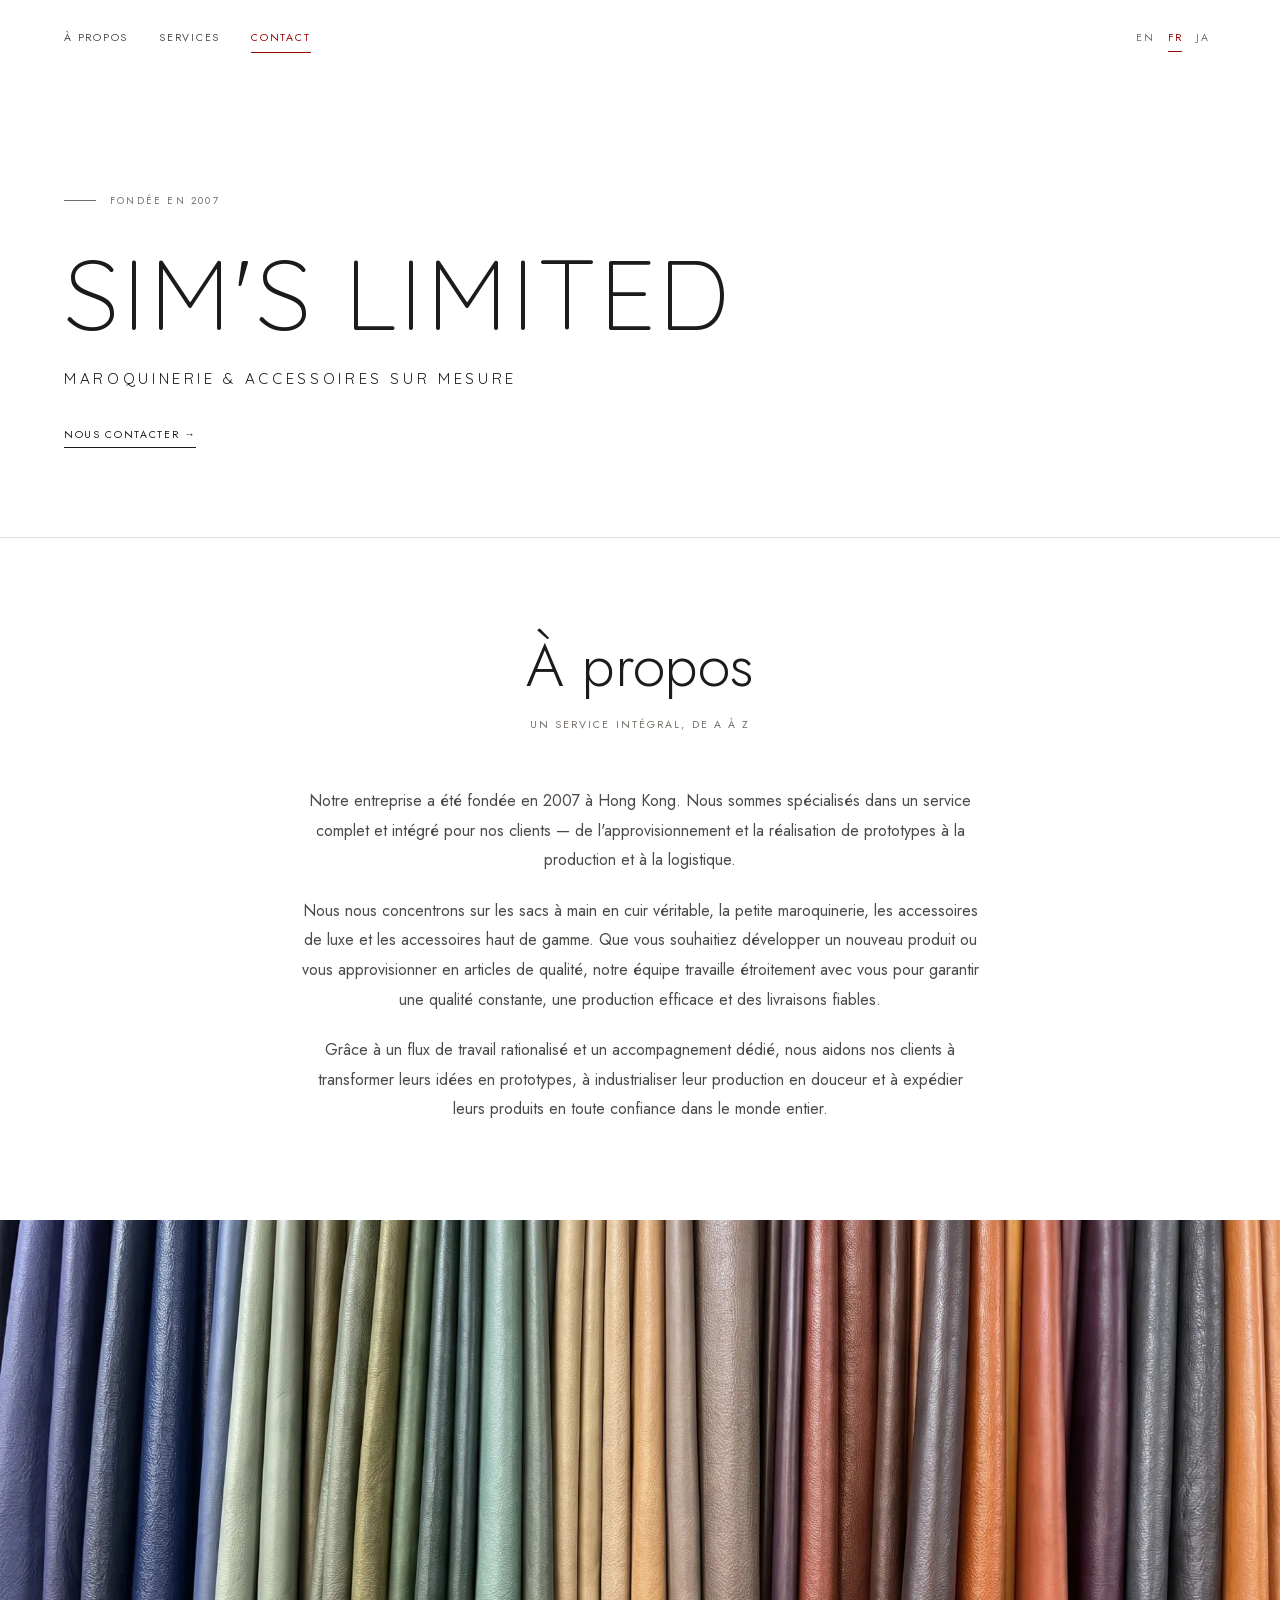
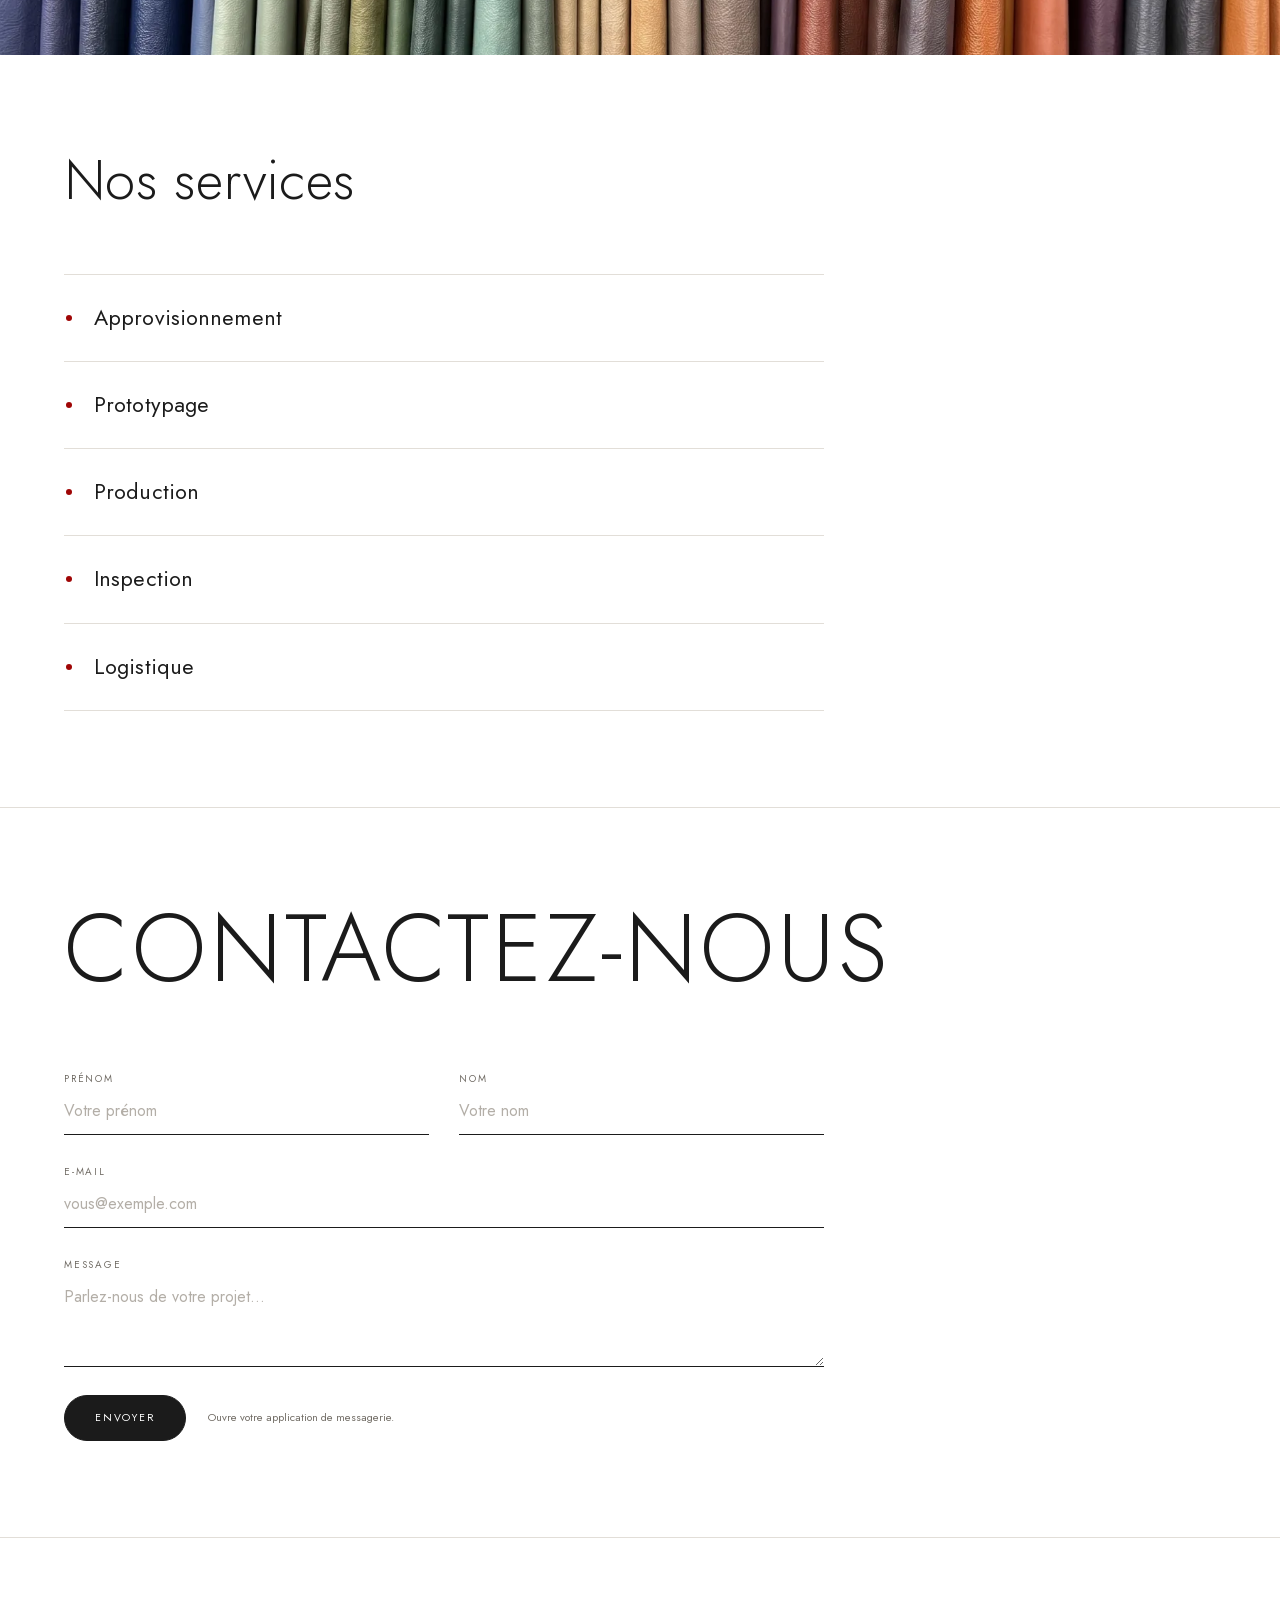
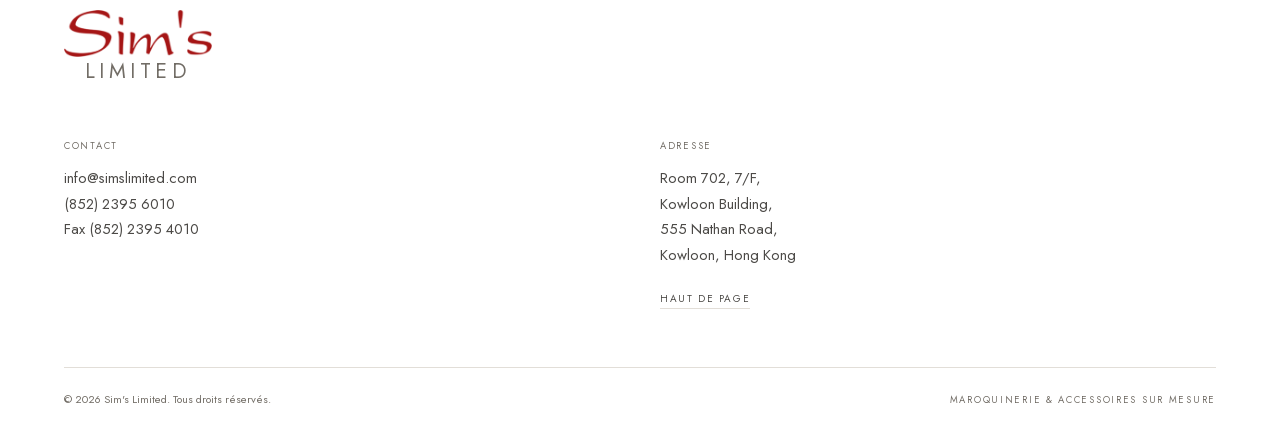
==== commit 4ad29985: "new version" ====
--- a/fr/index.html
+++ b/fr/index.html
@@ -36,8 +36,7 @@
   <link rel="apple-touch-icon" href="../assets/img/apple-touch-icon.png">
 
   <link rel="preload" href="../assets/fonts/jost-latin.woff2" as="font" type="font/woff2" crossorigin>
-  <link rel="preload" href="../assets/fonts/poppins-300.woff2" as="font" type="font/woff2" crossorigin>
-  <link rel="preload" href="../assets/fonts/poppins-400.woff2" as="font" type="font/woff2" crossorigin>
+  <link rel="preload" href="../assets/fonts/quicksand-latin.woff2" as="font" type="font/woff2" crossorigin>
   <link rel="stylesheet" href="../assets/css/styles.css">
   <script src="../assets/js/main.js" defer></script>
   <script type="application/ld+json">
--- a/assets/css/styles.css
+++ b/assets/css/styles.css
@@ -7,17 +7,9 @@
 }
 
 @font-face {
-  font-family: "Poppins";
-  src: url("../fonts/poppins-300.woff2") format("woff2");
-  font-weight: 300;
-  font-style: normal;
-  font-display: swap;
-}
-
-@font-face {
-  font-family: "Poppins";
-  src: url("../fonts/poppins-400.woff2") format("woff2");
-  font-weight: 400;
+  font-family: "Quicksand";
+  src: url("../fonts/quicksand-latin.woff2") format("woff2");
+  font-weight: 300 700;
   font-style: normal;
   font-display: swap;
 }
@@ -35,7 +27,7 @@
   --ease: cubic-bezier(0.22, 0.61, 0.36, 1);
   --font-body: "Jost", "Hiragino Kaku Gothic ProN", "Hiragino Sans", "Yu Gothic",
     Meiryo, "Noto Sans JP", "Helvetica Neue", Arial, sans-serif;
-  --font-display: "Poppins", "Jost", "Hiragino Kaku Gothic ProN", "Hiragino Sans",
+  --font-display: "Quicksand", "Jost", "Hiragino Kaku Gothic ProN", "Hiragino Sans",
     "Yu Gothic", Meiryo, "Noto Sans JP", "Helvetica Neue", Arial, sans-serif;
 }
 
